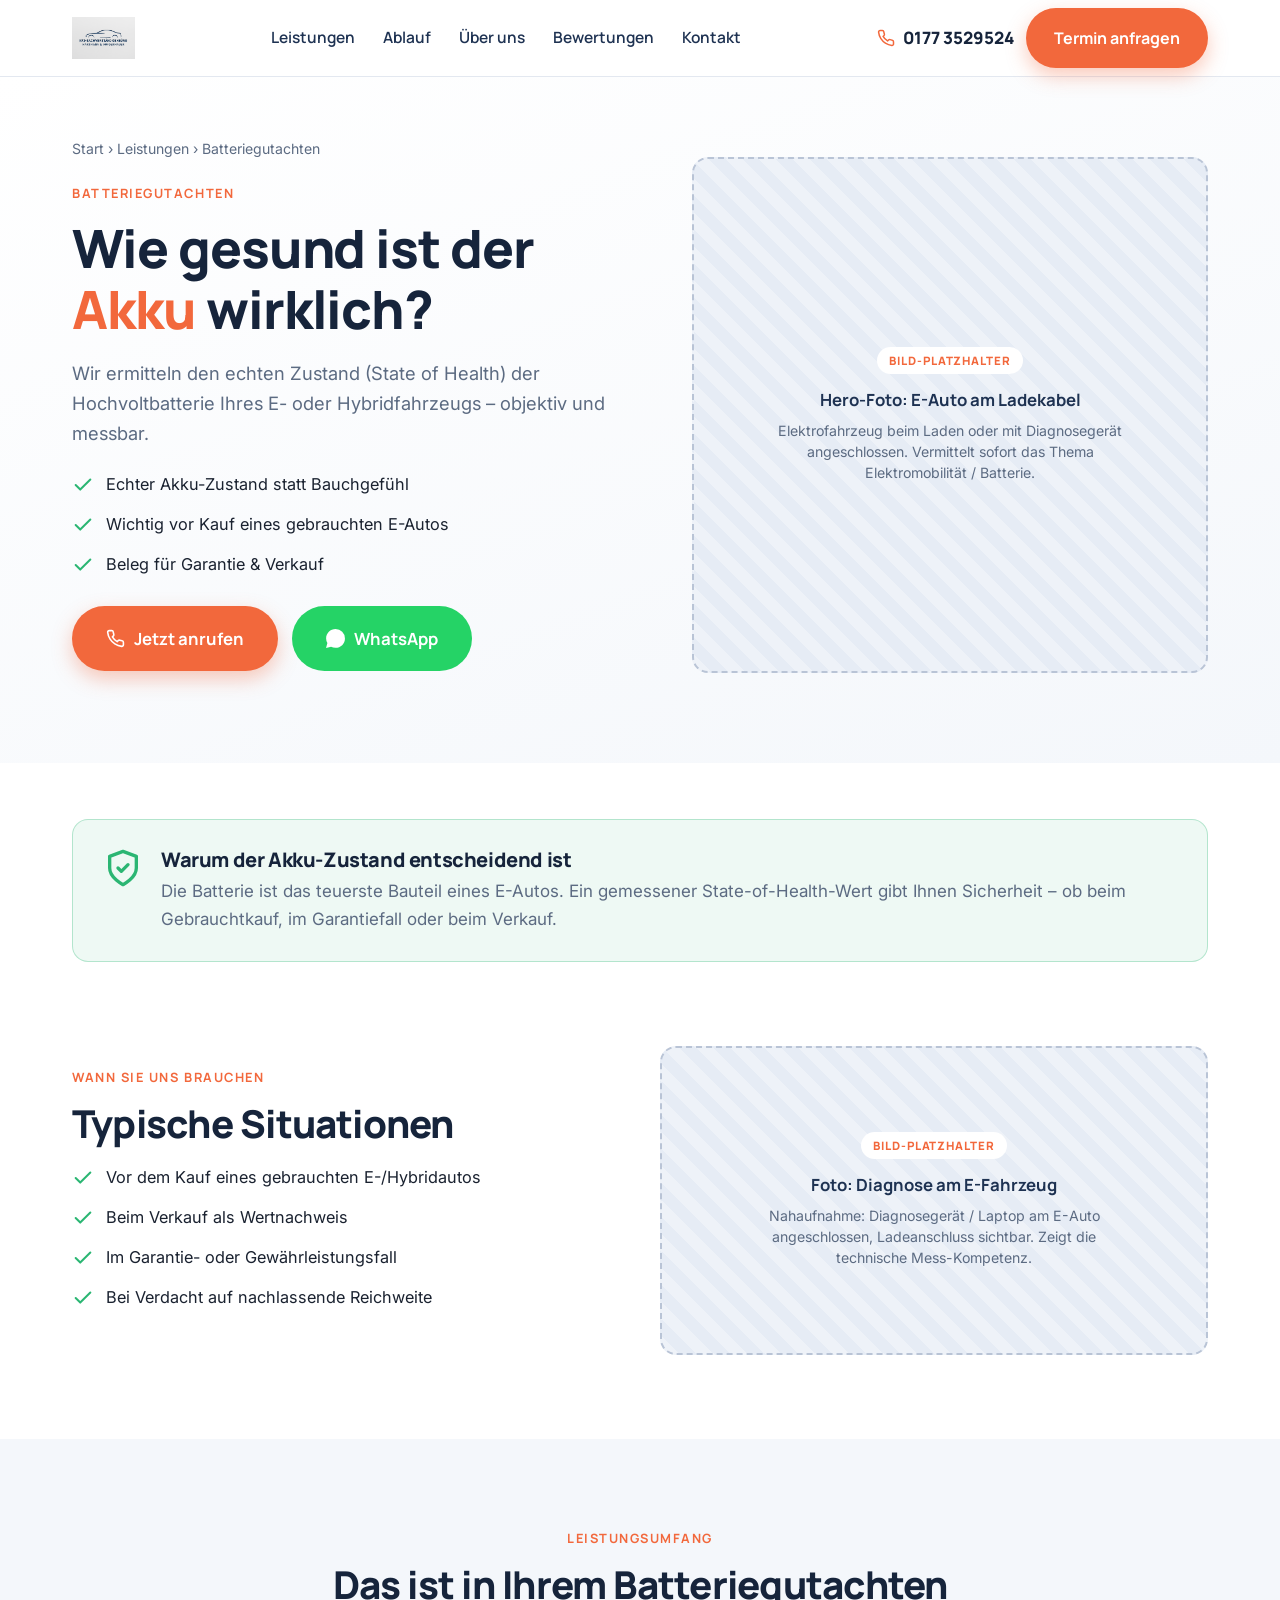
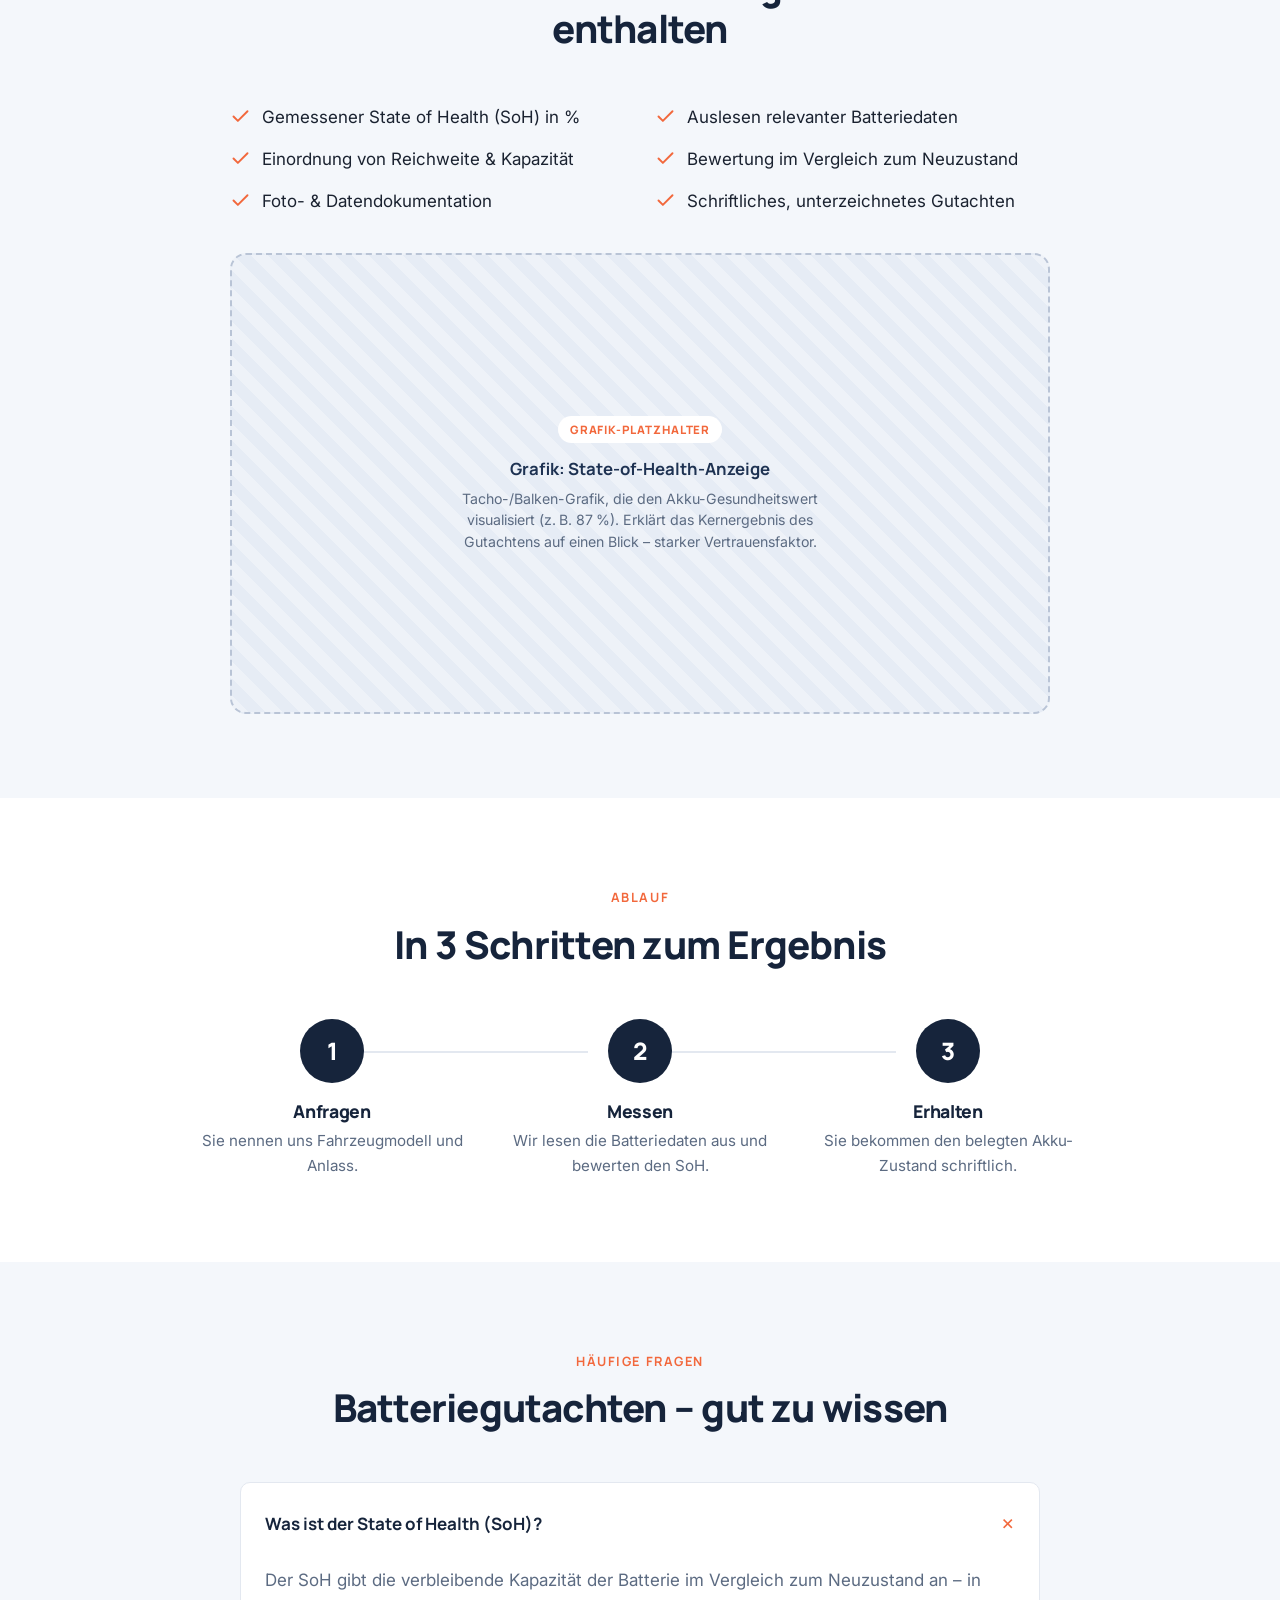
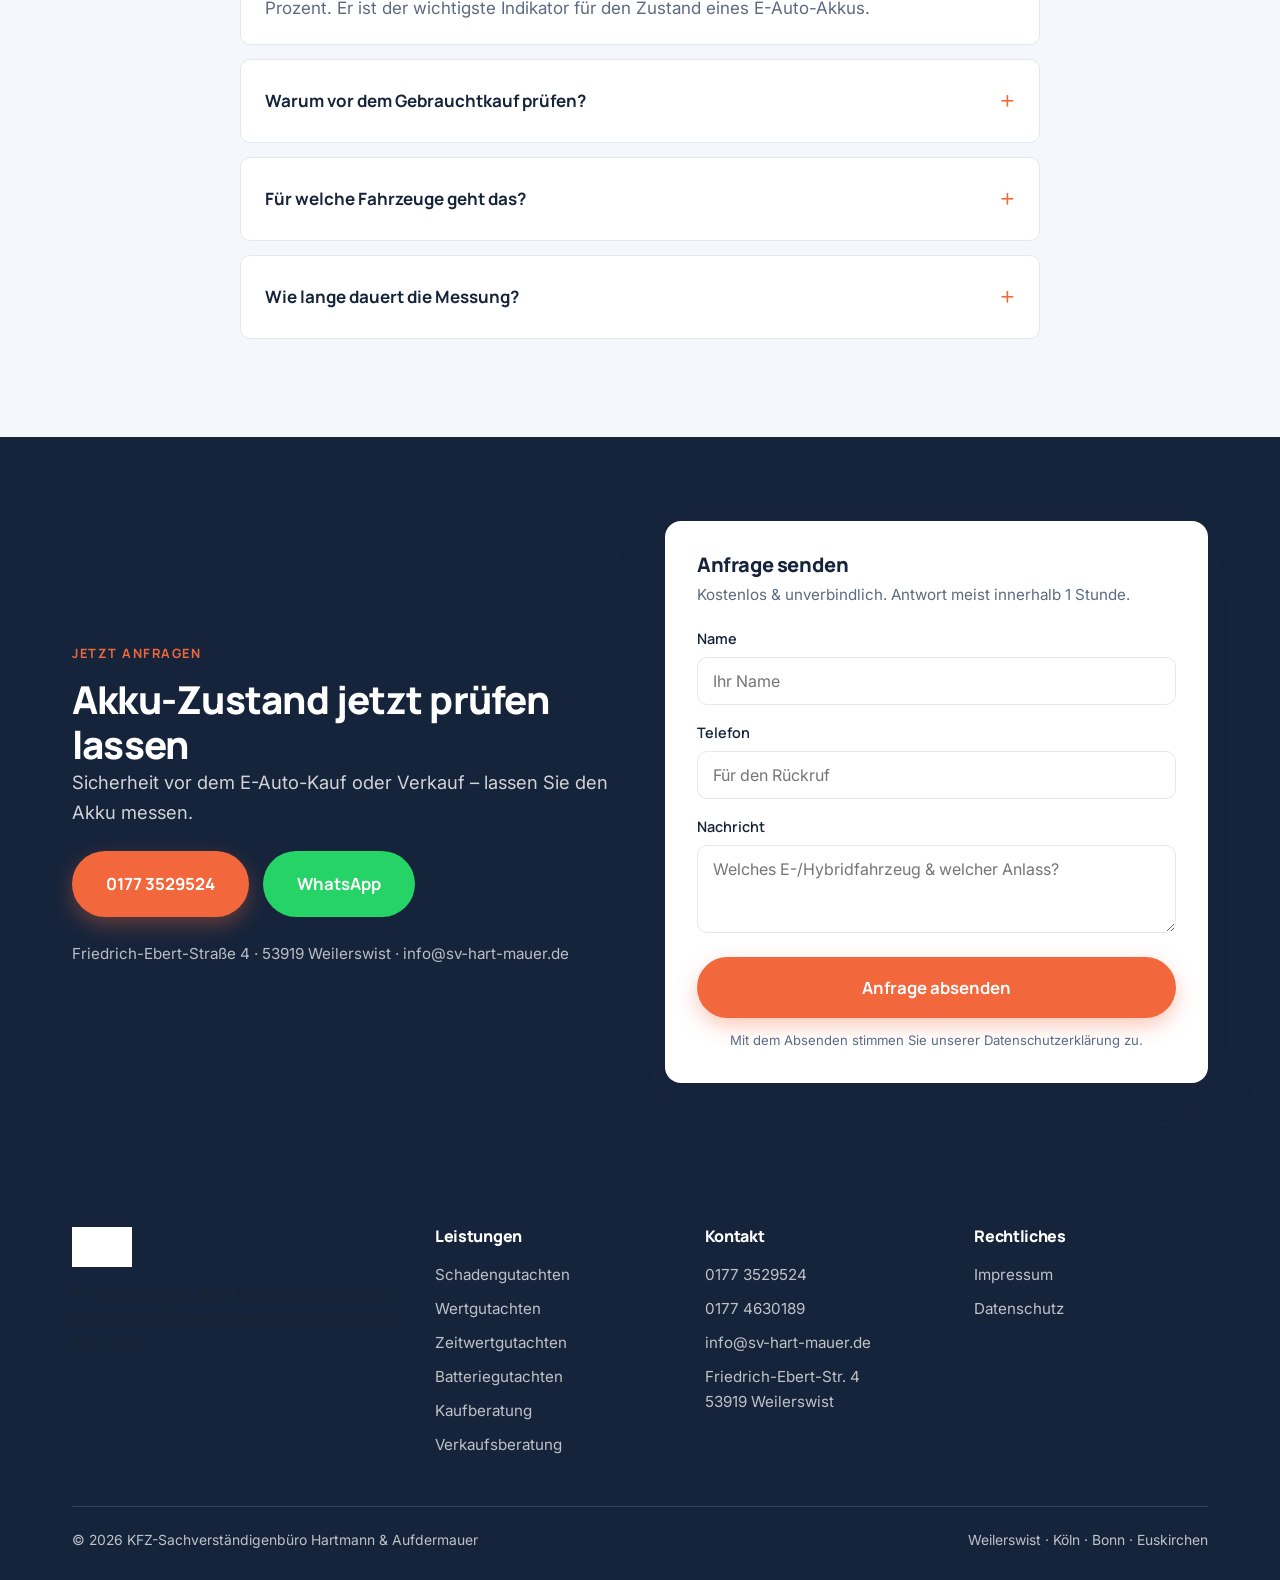
==== batteriegutachten.html @ 3e232c46 "Demo: Website-Prototyp KFZ-Sachverständigenbüro Hartmann & Aufdermauer Co-Authored-By: Claude Opus 4" ====
<!DOCTYPE html>
<html lang="de">
<head>
<meta charset="UTF-8">
<meta name="viewport" content="width=device-width, initial-scale=1">
<title>Batteriegutachten für E- & Hybridautos | Akku-Zustand prüfen – Hartmann & Aufdermauer</title>
<meta name="description" content="Batteriegutachten für E- und Hybridfahrzeuge in Weilerswist & Umgebung. Echten Akku-Zustand (State of Health) ermitteln – vor Kauf, Verkauf oder Garantie.">
<link rel="icon" href="images/logo-icon.png">
<link rel="preconnect" href="https://fonts.googleapis.com">
<link rel="preconnect" href="https://fonts.gstatic.com" crossorigin>
<link href="https://fonts.googleapis.com/css2?family=Inter:wght@400;500;600&family=Manrope:wght@600;700;800&display=swap" rel="stylesheet">
<link rel="stylesheet" href="css/style.css">
</head>
<body>

<header class="header">
  <div class="container header-inner">
    <a class="logo" href="index.html"><img src="images/logo-quer.png" alt="KFZ-Sachverstaendigenbuero Hartmann & Aufdermauer"></a>
    <input type="checkbox" id="navtoggle" class="nav-toggle">
    <nav class="nav">
      <a href="index.html#leistungen">Leistungen</a>
      <a href="index.html#ablauf">Ablauf</a>
      <a href="index.html#team">&Uuml;ber uns</a>
      <a href="index.html#bewertungen">Bewertungen</a>
      <a href="#kontakt">Kontakt</a>
    </nav>
    <div class="header-cta">
      <a class="header-phone" href="tel:+491773529524"><svg viewBox="0 0 24 24" fill="none" stroke="currentColor" stroke-width="2"><path d="M22 16.92v3a2 2 0 0 1-2.18 2 19.79 19.79 0 0 1-8.63-3.07 19.5 19.5 0 0 1-6-6 19.79 19.79 0 0 1-3.07-8.67A2 2 0 0 1 4.11 2h3a2 2 0 0 1 2 1.72c.13.96.36 1.9.7 2.81a2 2 0 0 1-.45 2.11L8.09 9.91a16 16 0 0 0 6 6l1.27-1.27a2 2 0 0 1 2.11-.45c.9.34 1.85.57 2.81.7A2 2 0 0 1 22 16.92z" stroke-linecap="round" stroke-linejoin="round"/></svg> 0177 3529524</a>
      <a class="btn btn-primary" href="#kontakt">Termin anfragen</a>
      <label for="navtoggle" class="nav-toggle-label"><span></span><span></span><span></span></label>
    </div>
  </div>
</header>

<section class="lp-hero">
  <div class="container lp-hero-grid">
    <div>
      <div class="breadcrumb"><a href="index.html">Start</a> &rsaquo; <a href="index.html#leistungen">Leistungen</a> &rsaquo; Batteriegutachten</div>
      <span class="eyebrow">Batteriegutachten</span>
      <h1>Wie gesund ist der <span>Akku</span> wirklich?</h1>
      <p class="lead">Wir ermitteln den echten Zustand (State of Health) der Hochvoltbatterie Ihres E- oder Hybridfahrzeugs – objektiv und messbar.</p>
      <ul class="lp-points">
        <li><svg viewBox="0 0 24 24" fill="none" stroke="currentColor" stroke-width="2.2"><path d="M20 6L9 17l-5-5" stroke-linecap="round" stroke-linejoin="round"/></svg> Echter Akku-Zustand statt Bauchgefühl</li>
        <li><svg viewBox="0 0 24 24" fill="none" stroke="currentColor" stroke-width="2.2"><path d="M20 6L9 17l-5-5" stroke-linecap="round" stroke-linejoin="round"/></svg> Wichtig vor Kauf eines gebrauchten E-Autos</li>
        <li><svg viewBox="0 0 24 24" fill="none" stroke="currentColor" stroke-width="2.2"><path d="M20 6L9 17l-5-5" stroke-linecap="round" stroke-linejoin="round"/></svg> Beleg für Garantie & Verkauf</li>
      </ul>
      <div class="hero-actions">
        <a class="btn btn-primary btn-lg" href="tel:+491773529524"><svg viewBox="0 0 24 24" fill="none" stroke="currentColor" stroke-width="2"><path d="M22 16.92v3a2 2 0 0 1-2.18 2 19.79 19.79 0 0 1-8.63-3.07 19.5 19.5 0 0 1-6-6 19.79 19.79 0 0 1-3.07-8.67A2 2 0 0 1 4.11 2h3a2 2 0 0 1 2 1.72c.13.96.36 1.9.7 2.81a2 2 0 0 1-.45 2.11L8.09 9.91a16 16 0 0 0 6 6l1.27-1.27a2 2 0 0 1 2.11-.45c.9.34 1.85.57 2.81.7A2 2 0 0 1 22 16.92z" stroke-linecap="round" stroke-linejoin="round"/></svg> Jetzt anrufen</a>
        <a class="btn btn-whatsapp btn-lg" href="https://wa.me/491773529524"><svg viewBox="0 0 24 24" fill="currentColor"><path d="M.057 24l1.687-6.163a11.867 11.867 0 0 1-1.587-5.946C.16 5.335 5.495 0 12.05 0a11.817 11.817 0 0 1 8.413 3.488 11.824 11.824 0 0 1 3.48 8.414c-.003 6.557-5.338 11.892-11.893 11.892a11.9 11.9 0 0 1-5.688-1.448L.057 24z"/></svg> WhatsApp</a>
      </div>
    </div>
    <div class="lp-hero-media"><div class="placeholder ratio-sq"><span class="ph-tag">Bild-Platzhalter</span><strong>Hero-Foto: E-Auto am Ladekabel</strong><small>Elektrofahrzeug beim Laden oder mit Diagnosegerät angeschlossen. Vermittelt sofort das Thema Elektromobilität / Batterie.</small></div></div>
  </div>
</section>

<section class="section" style="padding-top:56px;padding-bottom:0">
  <div class="container">
    <div class="cost-box">
      <svg viewBox="0 0 24 24" fill="none" stroke="currentColor" stroke-width="2"><path d="M12 22s8-4 8-10V5l-8-3-8 3v7c0 6 8 10 8 10z" stroke-linejoin="round"/><path d="M9 12l2 2 4-4" stroke-linecap="round" stroke-linejoin="round"/></svg>
      <div><h3>Warum der Akku-Zustand entscheidend ist</h3><p>Die Batterie ist das teuerste Bauteil eines E-Autos. Ein gemessener State-of-Health-Wert gibt Ihnen Sicherheit – ob beim Gebrauchtkauf, im Garantiefall oder beim Verkauf.</p></div>
    </div>
  </div>
</section>

<section class="section">
  <div class="container area-grid">
    <div>
      <span class="eyebrow">Wann Sie uns brauchen</span>
      <h2>Typische Situationen</h2>
      <ul class="lp-points" style="margin-top:18px">
        <li><svg viewBox="0 0 24 24" fill="none" stroke="currentColor" stroke-width="2.2"><path d="M20 6L9 17l-5-5" stroke-linecap="round" stroke-linejoin="round"/></svg> Vor dem Kauf eines gebrauchten E-/Hybridautos</li>
        <li><svg viewBox="0 0 24 24" fill="none" stroke="currentColor" stroke-width="2.2"><path d="M20 6L9 17l-5-5" stroke-linecap="round" stroke-linejoin="round"/></svg> Beim Verkauf als Wertnachweis</li>
        <li><svg viewBox="0 0 24 24" fill="none" stroke="currentColor" stroke-width="2.2"><path d="M20 6L9 17l-5-5" stroke-linecap="round" stroke-linejoin="round"/></svg> Im Garantie- oder Gewährleistungsfall</li>
        <li><svg viewBox="0 0 24 24" fill="none" stroke="currentColor" stroke-width="2.2"><path d="M20 6L9 17l-5-5" stroke-linecap="round" stroke-linejoin="round"/></svg> Bei Verdacht auf nachlassende Reichweite</li>
      </ul>
    </div>
    <div class="placeholder ratio-wide"><span class="ph-tag">Bild-Platzhalter</span><strong>Foto: Diagnose am E-Fahrzeug</strong><small>Nahaufnahme: Diagnosegerät / Laptop am E-Auto angeschlossen, Ladeanschluss sichtbar. Zeigt die technische Mess-Kompetenz.</small></div>
  </div>
</section>

<section class="section section-soft">
  <div class="container">
    <div class="section-head center">
      <span class="eyebrow">Leistungsumfang</span>
      <h2>Das ist in Ihrem Batteriegutachten enthalten</h2>
    </div>
    <ul class="included" style="max-width:820px;margin:0 auto">
      <li><svg viewBox="0 0 24 24" fill="none" stroke="currentColor" stroke-width="2.2"><path d="M20 6L9 17l-5-5" stroke-linecap="round" stroke-linejoin="round"/></svg> Gemessener State of Health (SoH) in %</li>
      <li><svg viewBox="0 0 24 24" fill="none" stroke="currentColor" stroke-width="2.2"><path d="M20 6L9 17l-5-5" stroke-linecap="round" stroke-linejoin="round"/></svg> Auslesen relevanter Batteriedaten</li>
      <li><svg viewBox="0 0 24 24" fill="none" stroke="currentColor" stroke-width="2.2"><path d="M20 6L9 17l-5-5" stroke-linecap="round" stroke-linejoin="round"/></svg> Einordnung von Reichweite & Kapazität</li>
      <li><svg viewBox="0 0 24 24" fill="none" stroke="currentColor" stroke-width="2.2"><path d="M20 6L9 17l-5-5" stroke-linecap="round" stroke-linejoin="round"/></svg> Bewertung im Vergleich zum Neuzustand</li>
      <li><svg viewBox="0 0 24 24" fill="none" stroke="currentColor" stroke-width="2.2"><path d="M20 6L9 17l-5-5" stroke-linecap="round" stroke-linejoin="round"/></svg> Foto- & Datendokumentation</li>
      <li><svg viewBox="0 0 24 24" fill="none" stroke="currentColor" stroke-width="2.2"><path d="M20 6L9 17l-5-5" stroke-linecap="round" stroke-linejoin="round"/></svg> Schriftliches, unterzeichnetes Gutachten</li>
    </ul>
    <div class="placeholder ratio-wide" style="max-width:820px;margin:38px auto 0">
      <span class="ph-tag">Grafik-Platzhalter</span>
      <strong>Grafik: State-of-Health-Anzeige</strong>
      <small>Tacho-/Balken-Grafik, die den Akku-Gesundheitswert visualisiert (z. B. 87 %). Erklärt das Kernergebnis des Gutachtens auf einen Blick – starker Vertrauensfaktor.</small>
    </div>
  </div>
</section>

<section class="section">
  <div class="container">
    <div class="section-head center"><span class="eyebrow">Ablauf</span><h2>In 3 Schritten zum Ergebnis</h2></div>
    <div class="steps" style="grid-template-columns:repeat(3,1fr);max-width:900px;margin:0 auto">
      <div class="step"><div class="step-num">1</div><h3>Anfragen</h3><p>Sie nennen uns Fahrzeugmodell und Anlass.</p></div>
      <div class="step"><div class="step-num">2</div><h3>Messen</h3><p>Wir lesen die Batteriedaten aus und bewerten den SoH.</p></div>
      <div class="step"><div class="step-num">3</div><h3>Erhalten</h3><p>Sie bekommen den belegten Akku-Zustand schriftlich.</p></div>
    </div>
  </div>
</section>

<section class="section section-soft">
  <div class="container">
    <div class="section-head center"><span class="eyebrow">H&auml;ufige Fragen</span><h2>Batteriegutachten – gut zu wissen</h2></div>
    <div class="faq">
      <details open><summary>Was ist der State of Health (SoH)?</summary><p>Der SoH gibt die verbleibende Kapazität der Batterie im Vergleich zum Neuzustand an – in Prozent. Er ist der wichtigste Indikator für den Zustand eines E-Auto-Akkus.</p></details>
      <details><summary>Warum vor dem Gebrauchtkauf prüfen?</summary><p>Weil die Batterie das teuerste Bauteil ist. Ein schwacher Akku kann tausende Euro kosten – ein Gutachten schützt Sie vor einem Fehlkauf.</p></details>
      <details><summary>Für welche Fahrzeuge geht das?</summary><p>Für gängige Elektro- und Hybridfahrzeuge. Nennen Sie uns Marke und Modell – wir prüfen die Möglichkeit.</p></details>
      <details><summary>Wie lange dauert die Messung?</summary><p>Die Begutachtung ist meist in kurzer Zeit erledigt; das schriftliche Gutachten folgt zeitnah.</p></details>
    </div>
  </div>
</section>

<section class="section cta-band" id="kontakt">
  <div class="container cta-grid">
    <div>
      <span class="eyebrow">Jetzt anfragen</span>
      <h2>Akku-Zustand jetzt prüfen lassen</h2>
      <p class="lead">Sicherheit vor dem E-Auto-Kauf oder Verkauf – lassen Sie den Akku messen.</p>
      <div class="hero-actions" style="margin-top:24px">
        <a class="btn btn-primary btn-lg" href="tel:+491773529524">0177 3529524</a>
        <a class="btn btn-whatsapp btn-lg" href="https://wa.me/491773529524">WhatsApp</a>
      </div>
      <p style="color:rgba(255,255,255,.7);margin-top:24px;font-size:.95rem">Friedrich-Ebert-Stra&szlig;e 4 &middot; 53919 Weilerswist &middot; info@sv-hart-mauer.de</p>
    </div>
    <div class="form-card">
      <h3>Anfrage senden</h3>
      <p class="sub">Kostenlos & unverbindlich. Antwort meist innerhalb 1 Stunde.</p>
      <form onsubmit="alert('Demo-Formular - im Live-Betrieb wird die Anfrage versendet.');return false;">
        <div class="field"><label>Name</label><input type="text" placeholder="Ihr Name" required></div>
        <div class="field"><label>Telefon</label><input type="tel" placeholder="F&uuml;r den R&uuml;ckruf" required></div>
        <div class="field"><label>Nachricht</label><textarea rows="3" placeholder="Welches E-/Hybridfahrzeug & welcher Anlass?"></textarea></div>
        <button class="btn btn-primary btn-block btn-lg" type="submit">Anfrage absenden</button>
        <p class="form-fineprint">Mit dem Absenden stimmen Sie unserer Datenschutzerkl&auml;rung zu.</p>
      </form>
    </div>
  </div>
</section>

<footer class="footer">
  <div class="container">
    <div class="footer-grid">
      <div>
        <img src="images/logo-quer.png" alt="Hartmann & Aufdermauer">
        <p style="font-size:.93rem">Ihr unabh&auml;ngiges KFZ-Sachverst&auml;ndigenb&uuml;ro in Weilerswist. Neutral, schnell und immer auf Ihrer Seite.</p>
      </div>
      <div>
        <h4>Leistungen</h4>
        <a href="schadengutachten.html">Schadengutachten</a>
        <a href="wertgutachten.html">Wertgutachten</a>
        <a href="zeitwertgutachten.html">Zeitwertgutachten</a>
        <a href="batteriegutachten.html">Batteriegutachten</a>
        <a href="kaufberatung.html">Kaufberatung</a>
        <a href="verkaufsberatung.html">Verkaufsberatung</a>
      </div>
      <div>
        <h4>Kontakt</h4>
        <a href="tel:+491773529524">0177 3529524</a>
        <a href="tel:+491774630189">0177 4630189</a>
        <a href="mailto:info@sv-hart-mauer.de">info@sv-hart-mauer.de</a>
        <a href="#">Friedrich-Ebert-Str. 4<br>53919 Weilerswist</a>
      </div>
      <div>
        <h4>Rechtliches</h4>
        <a href="#">Impressum</a>
        <a href="#">Datenschutz</a>
      </div>
    </div>
    <div class="footer-bottom">
      <span>&copy; 2026 KFZ-Sachverst&auml;ndigenb&uuml;ro Hartmann & Aufdermauer</span>
      <span>Weilerswist &middot; K&ouml;ln &middot; Bonn &middot; Euskirchen</span>
    </div>
  </div>
</footer>

<div class="mobile-bar">
  <a class="mb-call" href="tel:+491773529524"><svg viewBox="0 0 24 24" fill="none" stroke="currentColor" stroke-width="2"><path d="M22 16.92v3a2 2 0 0 1-2.18 2 19.79 19.79 0 0 1-8.63-3.07 19.5 19.5 0 0 1-6-6 19.79 19.79 0 0 1-3.07-8.67A2 2 0 0 1 4.11 2h3a2 2 0 0 1 2 1.72c.13.96.36 1.9.7 2.81a2 2 0 0 1-.45 2.11L8.09 9.91a16 16 0 0 0 6 6l1.27-1.27a2 2 0 0 1 2.11-.45c.9.34 1.85.57 2.81.7A2 2 0 0 1 22 16.92z" stroke-linecap="round" stroke-linejoin="round"/></svg> Anrufen</a>
  <a class="mb-wa" href="https://wa.me/491773529524"><svg viewBox="0 0 24 24" fill="currentColor"><path d="M.057 24l1.687-6.163a11.867 11.867 0 0 1-1.587-5.946C.16 5.335 5.495 0 12.05 0a11.817 11.817 0 0 1 8.413 3.488 11.824 11.824 0 0 1 3.48 8.414c-.003 6.557-5.338 11.892-11.893 11.892a11.9 11.9 0 0 1-5.688-1.448L.057 24z"/></svg> WhatsApp</a>
</div>

</body>
</html>
---- css/style.css ----
/* ============================================================
   KFZ-Sachverständigenbüro Hartmann & Aufdermauer
   Design-System / Prototyp
   ============================================================ */

:root {
  --navy:        #16243B;
  --navy-700:    #1E3252;
  --navy-600:    #2A436B;
  --accent:      #F2683C;
  --accent-600:  #db521f;
  --green:       #2BB673;
  --bg:          #FFFFFF;
  --bg-soft:     #F4F7FB;
  --bg-navy:     #16243B;
  --text:        #1A2230;
  --muted:       #5C6B82;
  --border:      #E3E8F0;
  --radius:      16px;
  --radius-sm:   10px;
  --shadow:      0 10px 30px rgba(22,36,59,.08);
  --shadow-lg:   0 20px 50px rgba(22,36,59,.16);
  --maxw:        1180px;
  --font-head:   'Manrope', system-ui, sans-serif;
  --font-body:   'Inter', system-ui, sans-serif;
}

* { margin: 0; padding: 0; box-sizing: border-box; }
html { scroll-behavior: smooth; }
body {
  font-family: var(--font-body);
  color: var(--text);
  background: var(--bg);
  font-size: 17px;
  line-height: 1.65;
  -webkit-font-smoothing: antialiased;
}
img { max-width: 100%; display: block; }
a { color: inherit; text-decoration: none; }

h1, h2, h3, h4 { font-family: var(--font-head); color: var(--navy); line-height: 1.15; font-weight: 800; letter-spacing: -.02em; }
h1 { font-size: clamp(2rem, 4.5vw, 3.3rem); }
h2 { font-size: clamp(1.6rem, 3.2vw, 2.4rem); }
h3 { font-size: 1.25rem; }
p  { color: var(--text); }
.muted { color: var(--muted); }

.container { max-width: var(--maxw); margin: 0 auto; padding: 0 22px; }
.section { padding: 84px 0; }
.section-soft { background: var(--bg-soft); }
.center { text-align: center; }
.eyebrow {
  display: inline-block; font-family: var(--font-head); font-weight: 700;
  text-transform: uppercase; letter-spacing: .12em; font-size: .8rem;
  color: var(--accent); margin-bottom: 14px;
}
.lead { font-size: 1.15rem; color: var(--muted); max-width: 620px; }
.center .lead { margin-left: auto; margin-right: auto; }
.section-head { max-width: 720px; margin: 0 auto 52px; }

/* ---------- Buttons ---------- */
.btn {
  display: inline-flex; align-items: center; gap: 9px;
  font-family: var(--font-head); font-weight: 700; font-size: 1rem;
  padding: 15px 26px; border-radius: 999px; cursor: pointer;
  border: 2px solid transparent; transition: .18s ease; white-space: nowrap;
}
.btn svg { width: 19px; height: 19px; }
.btn-primary { background: var(--accent); color: #fff; box-shadow: 0 8px 20px rgba(242,104,60,.35); }
.btn-primary:hover { background: var(--accent-600); transform: translateY(-2px); }
.btn-whatsapp { background: #25D366; color: #fff; }
.btn-whatsapp:hover { background: #1da851; transform: translateY(-2px); }
.btn-ghost { background: transparent; color: var(--navy); border-color: var(--border); }
.btn-ghost:hover { border-color: var(--navy); }
.btn-light { background: #fff; color: var(--navy); }
.btn-light:hover { transform: translateY(-2px); }
.btn-lg { padding: 17px 32px; font-size: 1.05rem; }
.btn-block { width: 100%; justify-content: center; }

/* ---------- Header ---------- */
.header {
  position: sticky; top: 0; z-index: 100; background: rgba(255,255,255,.92);
  backdrop-filter: saturate(150%) blur(10px); border-bottom: 1px solid var(--border);
}
.header-inner { display: flex; align-items: center; justify-content: space-between; height: 76px; }
.logo img { height: 42px; width: auto; }
.nav { display: flex; align-items: center; gap: 28px; }
.nav a { font-family: var(--font-head); font-weight: 600; font-size: .97rem; color: var(--navy-700); }
.nav a:hover { color: var(--accent); }
.header-cta { display: flex; align-items: center; gap: 12px; }
.header-phone { font-family: var(--font-head); font-weight: 800; color: var(--navy); display: inline-flex; align-items: center; gap: 8px; }
.header-phone svg { width: 18px; height: 18px; color: var(--accent); }
.nav-toggle, .nav-toggle-label { display: none; }

/* ---------- Hero ---------- */
.hero { background: linear-gradient(160deg, #fff 0%, var(--bg-soft) 100%); padding: 70px 0 80px; }
.hero-grid { display: grid; grid-template-columns: 1.1fr .9fr; gap: 56px; align-items: center; }
.hero h1 { margin-bottom: 20px; }
.hero h1 span { color: var(--accent); }
.hero p.lead { margin-bottom: 28px; }
.hero-actions { display: flex; flex-wrap: wrap; gap: 14px; margin-bottom: 22px; }
.hero-reassure { display: flex; align-items: flex-start; gap: 10px; background: rgba(43,182,115,.1); border: 1px solid rgba(43,182,115,.3); padding: 14px 18px; border-radius: var(--radius-sm); max-width: 540px; }
.hero-reassure svg { width: 22px; height: 22px; color: var(--green); flex: none; margin-top: 2px; }
.hero-reassure strong { color: var(--navy); }
.hero-media { position: relative; }
.hero-media img { border-radius: var(--radius); box-shadow: var(--shadow-lg); width: 100%; object-fit: cover; }
.hero-badge {
  position: absolute; bottom: -22px; left: -22px; background: #fff; border-radius: var(--radius);
  box-shadow: var(--shadow); padding: 16px 20px; display: flex; align-items: center; gap: 12px;
}
.hero-badge .stars { color: #FFB400; font-size: 1.1rem; letter-spacing: 2px; }
.hero-badge b { font-family: var(--font-head); color: var(--navy); }
.hero-badge small { color: var(--muted); }

/* ---------- Trust bar ---------- */
.trustbar { background: var(--bg-navy); color: #fff; }
.trustbar .container { display: flex; flex-wrap: wrap; justify-content: space-between; gap: 18px; padding-top: 26px; padding-bottom: 26px; }
.trust-item { display: flex; align-items: center; gap: 11px; font-family: var(--font-head); font-weight: 600; font-size: .98rem; }
.trust-item svg { width: 24px; height: 24px; color: var(--accent); flex: none; }

/* ---------- Service cards ---------- */
.grid { display: grid; gap: 26px; }
.grid-3 { grid-template-columns: repeat(3, 1fr); }
.grid-2 { grid-template-columns: repeat(2, 1fr); }
.service-card {
  background: #fff; border: 1px solid var(--border); border-radius: var(--radius);
  padding: 30px 28px; transition: .2s ease; display: flex; flex-direction: column;
}
.service-card:hover { transform: translateY(-5px); box-shadow: var(--shadow-lg); border-color: transparent; }
.service-ico { width: 56px; height: 56px; border-radius: 14px; background: rgba(242,104,60,.12); display: grid; place-items: center; margin-bottom: 18px; }
.service-ico svg { width: 30px; height: 30px; color: var(--accent); }
.service-card h3 { margin-bottom: 9px; }
.service-card p { color: var(--muted); font-size: .98rem; margin-bottom: 18px; flex: 1; }
.service-link { font-family: var(--font-head); font-weight: 700; color: var(--accent); display: inline-flex; align-items: center; gap: 6px; }
.service-card:hover .service-link { gap: 11px; }

/* ---------- Steps ---------- */
.steps { display: grid; grid-template-columns: repeat(4, 1fr); gap: 24px; counter-reset: step; }
.step { position: relative; text-align: center; padding: 0 8px; }
.step-num { width: 64px; height: 64px; margin: 0 auto 18px; border-radius: 50%; background: var(--navy); color: #fff; font-family: var(--font-head); font-weight: 800; font-size: 1.5rem; display: grid; place-items: center; position: relative; z-index: 2; }
.step:not(:last-child)::after { content: ""; position: absolute; top: 32px; left: 60%; width: 80%; height: 2px; background: var(--border); z-index: 1; }
.step h3 { font-size: 1.1rem; margin-bottom: 7px; }
.step p { color: var(--muted); font-size: .95rem; }

/* ---------- USP ---------- */
.usp-grid { display: grid; grid-template-columns: repeat(3,1fr); gap: 26px; }
.usp { background: #fff; border-radius: var(--radius); padding: 30px; border: 1px solid var(--border); }
.usp svg { width: 40px; height: 40px; color: var(--accent); margin-bottom: 16px; }
.usp h3 { margin-bottom: 8px; }
.usp p { color: var(--muted); font-size: .97rem; }

/* ---------- Testimonials ---------- */
.testi-grid { display: grid; grid-template-columns: repeat(3,1fr); gap: 26px; }
.testi { background: #fff; border-radius: var(--radius); padding: 28px; box-shadow: var(--shadow); }
.testi .stars { color: #FFB400; letter-spacing: 2px; margin-bottom: 12px; }
.testi p { font-style: italic; color: var(--text); margin-bottom: 18px; }
.testi .who { display: flex; align-items: center; gap: 12px; }
.testi .avatar { width: 44px; height: 44px; border-radius: 50%; background: var(--navy); color: #fff; display: grid; place-items: center; font-family: var(--font-head); font-weight: 800; }
.testi .who b { font-family: var(--font-head); color: var(--navy); display: block; font-size: .95rem; }
.testi .who small { color: var(--muted); }

/* ---------- Team ---------- */
.team-grid { display: grid; grid-template-columns: repeat(2,1fr); gap: 30px; max-width: 760px; margin: 0 auto; }
.team-card { background: #fff; border: 1px solid var(--border); border-radius: var(--radius); overflow: hidden; text-align: center; }
.team-card img { width: 100%; aspect-ratio: 1/1; object-fit: cover; }
.team-card .body { padding: 22px; }
.team-card h3 { margin-bottom: 4px; }
.team-card .role { color: var(--accent); font-family: var(--font-head); font-weight: 700; font-size: .9rem; text-transform: uppercase; letter-spacing: .06em; margin-bottom: 12px; }
.team-card .contact { font-size: .92rem; color: var(--muted); }

/* ---------- Area / map ---------- */
.area-grid { display: grid; grid-template-columns: 1fr 1fr; gap: 40px; align-items: center; }
.area-tags { display: flex; flex-wrap: wrap; gap: 10px; margin-top: 20px; }
.area-tags span { background: #fff; border: 1px solid var(--border); border-radius: 999px; padding: 8px 16px; font-size: .92rem; font-family: var(--font-head); font-weight: 600; color: var(--navy-700); }
.map-embed { border-radius: var(--radius); overflow: hidden; box-shadow: var(--shadow); border: 0; width: 100%; height: 360px; }

/* ---------- CTA / Form ---------- */
.cta-band { background: var(--bg-navy); color: #fff; border-radius: 0; }
.cta-grid { display: grid; grid-template-columns: 1fr 1fr; gap: 50px; align-items: center; }
.cta-band h2 { color: #fff; }
.cta-band .lead { color: rgba(255,255,255,.8); }
.form-card { background: #fff; border-radius: var(--radius); padding: 32px; box-shadow: var(--shadow-lg); }
.form-card h3 { margin-bottom: 6px; }
.form-card p.sub { color: var(--muted); font-size: .95rem; margin-bottom: 20px; }
.field { margin-bottom: 16px; }
.field label { display: block; font-family: var(--font-head); font-weight: 600; font-size: .9rem; color: var(--navy); margin-bottom: 6px; }
.field input, .field select, .field textarea {
  width: 100%; padding: 13px 15px; border: 1px solid var(--border); border-radius: var(--radius-sm);
  font-family: var(--font-body); font-size: 1rem; background: #fff; color: var(--text);
}
.field input:focus, .field select:focus, .field textarea:focus { outline: none; border-color: var(--accent); box-shadow: 0 0 0 3px rgba(242,104,60,.15); }
.field-file { border: 1.5px dashed var(--border); border-radius: var(--radius-sm); padding: 16px; text-align: center; color: var(--muted); font-size: .92rem; }
.form-fineprint { font-size: .82rem; color: var(--muted); margin-top: 12px; text-align: center; }

/* ---------- Placeholder (für noch fehlende Bilder/Grafiken) ---------- */
.placeholder {
  border: 2px dashed #B9C4D6; border-radius: var(--radius); background:
    repeating-linear-gradient(45deg, #eef2f8, #eef2f8 12px, #e6ecf5 12px, #e6ecf5 24px);
  display: flex; flex-direction: column; align-items: center; justify-content: center;
  text-align: center; padding: 28px; color: var(--navy-700); min-height: 220px;
}
.placeholder .ph-tag { font-family: var(--font-head); font-weight: 800; text-transform: uppercase; letter-spacing: .08em; font-size: .72rem; color: var(--accent); background: #fff; padding: 4px 12px; border-radius: 999px; margin-bottom: 12px; }
.placeholder strong { font-family: var(--font-head); font-size: 1.05rem; display: block; margin-bottom: 6px; }
.placeholder small { color: var(--muted); max-width: 360px; line-height: 1.5; }
.placeholder.ratio-wide { aspect-ratio: 16/9; }
.placeholder.ratio-sq { aspect-ratio: 1/1; }

/* ---------- Footer ---------- */
.footer { background: var(--navy); color: rgba(255,255,255,.72); padding: 60px 0 28px; }
.footer-grid { display: grid; grid-template-columns: 1.4fr 1fr 1fr 1fr; gap: 36px; margin-bottom: 40px; }
.footer img { height: 40px; margin-bottom: 16px; filter: brightness(0) invert(1); }
.footer h4 { color: #fff; font-size: 1rem; margin-bottom: 16px; }
.footer a { display: block; color: rgba(255,255,255,.72); margin-bottom: 9px; font-size: .95rem; }
.footer a:hover { color: var(--accent); }
.footer-bottom { border-top: 1px solid rgba(255,255,255,.14); padding-top: 22px; display: flex; justify-content: space-between; flex-wrap: wrap; gap: 10px; font-size: .87rem; }

/* ---------- Mobile sticky call bar ---------- */
.mobile-bar { display: none; }

/* ============================================================
   LANDINGPAGE-spezifisch
   ============================================================ */
.lp-hero { background: linear-gradient(160deg,#fff 0%, var(--bg-soft) 100%); padding: 60px 0 70px; }
.lp-hero-grid { display: grid; grid-template-columns: 1.05fr .95fr; gap: 50px; align-items: center; }
.breadcrumb { font-size: .88rem; color: var(--muted); margin-bottom: 18px; }
.breadcrumb a:hover { color: var(--accent); }
.lp-hero h1 { margin-bottom: 18px; }
.lp-hero h1 span { color: var(--accent); }
.lp-points { list-style: none; margin: 22px 0 28px; }
.lp-points li { display: flex; gap: 12px; align-items: flex-start; margin-bottom: 13px; font-size: 1.02rem; }
.lp-points svg { width: 22px; height: 22px; color: var(--green); flex: none; margin-top: 3px; }
.lp-hero-media img { border-radius: var(--radius); box-shadow: var(--shadow-lg); width: 100%; }

.cost-box { background: rgba(43,182,115,.08); border: 1px solid rgba(43,182,115,.3); border-radius: var(--radius); padding: 28px 30px; display: flex; gap: 18px; align-items: flex-start; }
.cost-box svg { width: 40px; height: 40px; color: var(--green); flex: none; }
.cost-box h3 { margin-bottom: 6px; }
.cost-box p { color: var(--muted); margin: 0; }

.included { display: grid; grid-template-columns: 1fr 1fr; gap: 14px 30px; }
.included li { list-style: none; display: flex; gap: 11px; align-items: flex-start; }
.included svg { width: 21px; height: 21px; color: var(--accent); flex: none; margin-top: 3px; }

/* FAQ (CSS-only accordion) */
.faq { max-width: 800px; margin: 0 auto; }
.faq details { background: #fff; border: 1px solid var(--border); border-radius: var(--radius-sm); margin-bottom: 14px; padding: 0 24px; }
.faq summary { cursor: pointer; list-style: none; font-family: var(--font-head); font-weight: 700; color: var(--navy); padding: 20px 0; display: flex; justify-content: space-between; align-items: center; gap: 16px; }
.faq summary::-webkit-details-marker { display: none; }
.faq summary::after { content: "+"; font-size: 1.6rem; color: var(--accent); font-weight: 400; transition: .2s; }
.faq details[open] summary::after { transform: rotate(45deg); }
.faq details p { color: var(--muted); padding-bottom: 22px; margin: 0; }

/* ---------- Responsive ---------- */
@media (max-width: 980px) {
  .hero-grid, .lp-hero-grid, .cta-grid, .area-grid { grid-template-columns: 1fr; gap: 36px; }
  .hero-media { order: -1; }
  .grid-3, .usp-grid, .testi-grid { grid-template-columns: 1fr 1fr; }
  .steps { grid-template-columns: 1fr 1fr; gap: 34px; }
  .step::after { display: none; }
  .footer-grid { grid-template-columns: 1fr 1fr; }
}
@media (max-width: 760px) {
  .section { padding: 60px 0; }
  .nav, .header-phone { display: none; }
  .nav-toggle-label { display: inline-flex; flex-direction: column; gap: 5px; cursor: pointer; padding: 8px; }
  .nav-toggle-label span { width: 26px; height: 2.5px; background: var(--navy); border-radius: 2px; }
  .nav-toggle:checked ~ .nav {
    display: flex; position: absolute; top: 76px; left: 0; right: 0; flex-direction: column;
    background: #fff; padding: 22px; gap: 16px; border-bottom: 1px solid var(--border); box-shadow: var(--shadow);
  }
  .grid-3, .grid-2, .usp-grid, .testi-grid, .included, .team-grid { grid-template-columns: 1fr; }
  .steps { grid-template-columns: 1fr; }
  body { padding-bottom: 72px; } /* Platz für mobile bar */
  .mobile-bar {
    display: grid; grid-template-columns: 1fr 1fr; position: fixed; bottom: 0; left: 0; right: 0;
    z-index: 200; box-shadow: 0 -4px 20px rgba(0,0,0,.12);
  }
  .mobile-bar a { padding: 16px; text-align: center; font-family: var(--font-head); font-weight: 700; color: #fff; display: flex; align-items: center; justify-content: center; gap: 8px; }
  .mobile-bar svg { width: 19px; height: 19px; }
  .mobile-bar .mb-call { background: var(--accent); }
  .mobile-bar .mb-wa { background: #25D366; }
  .hero-badge { left: 50%; transform: translateX(-50%); bottom: -26px; }
}
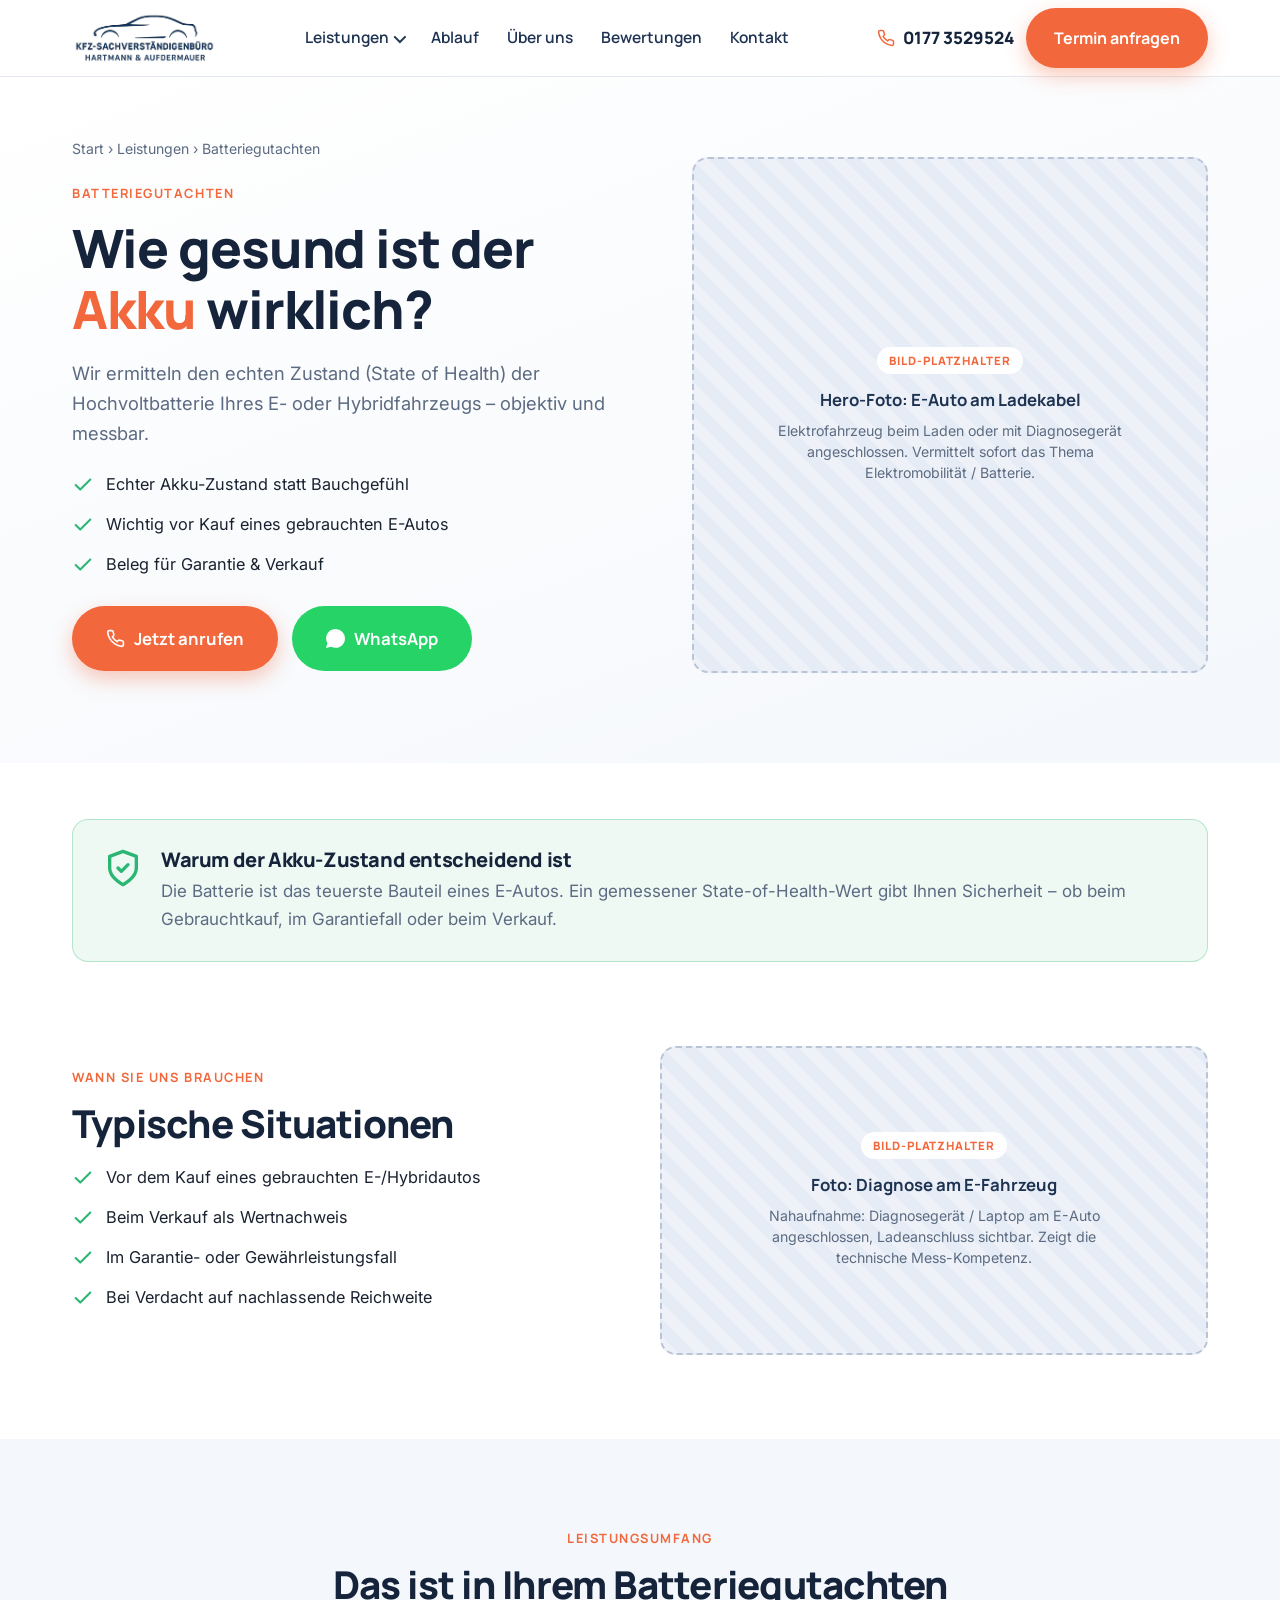
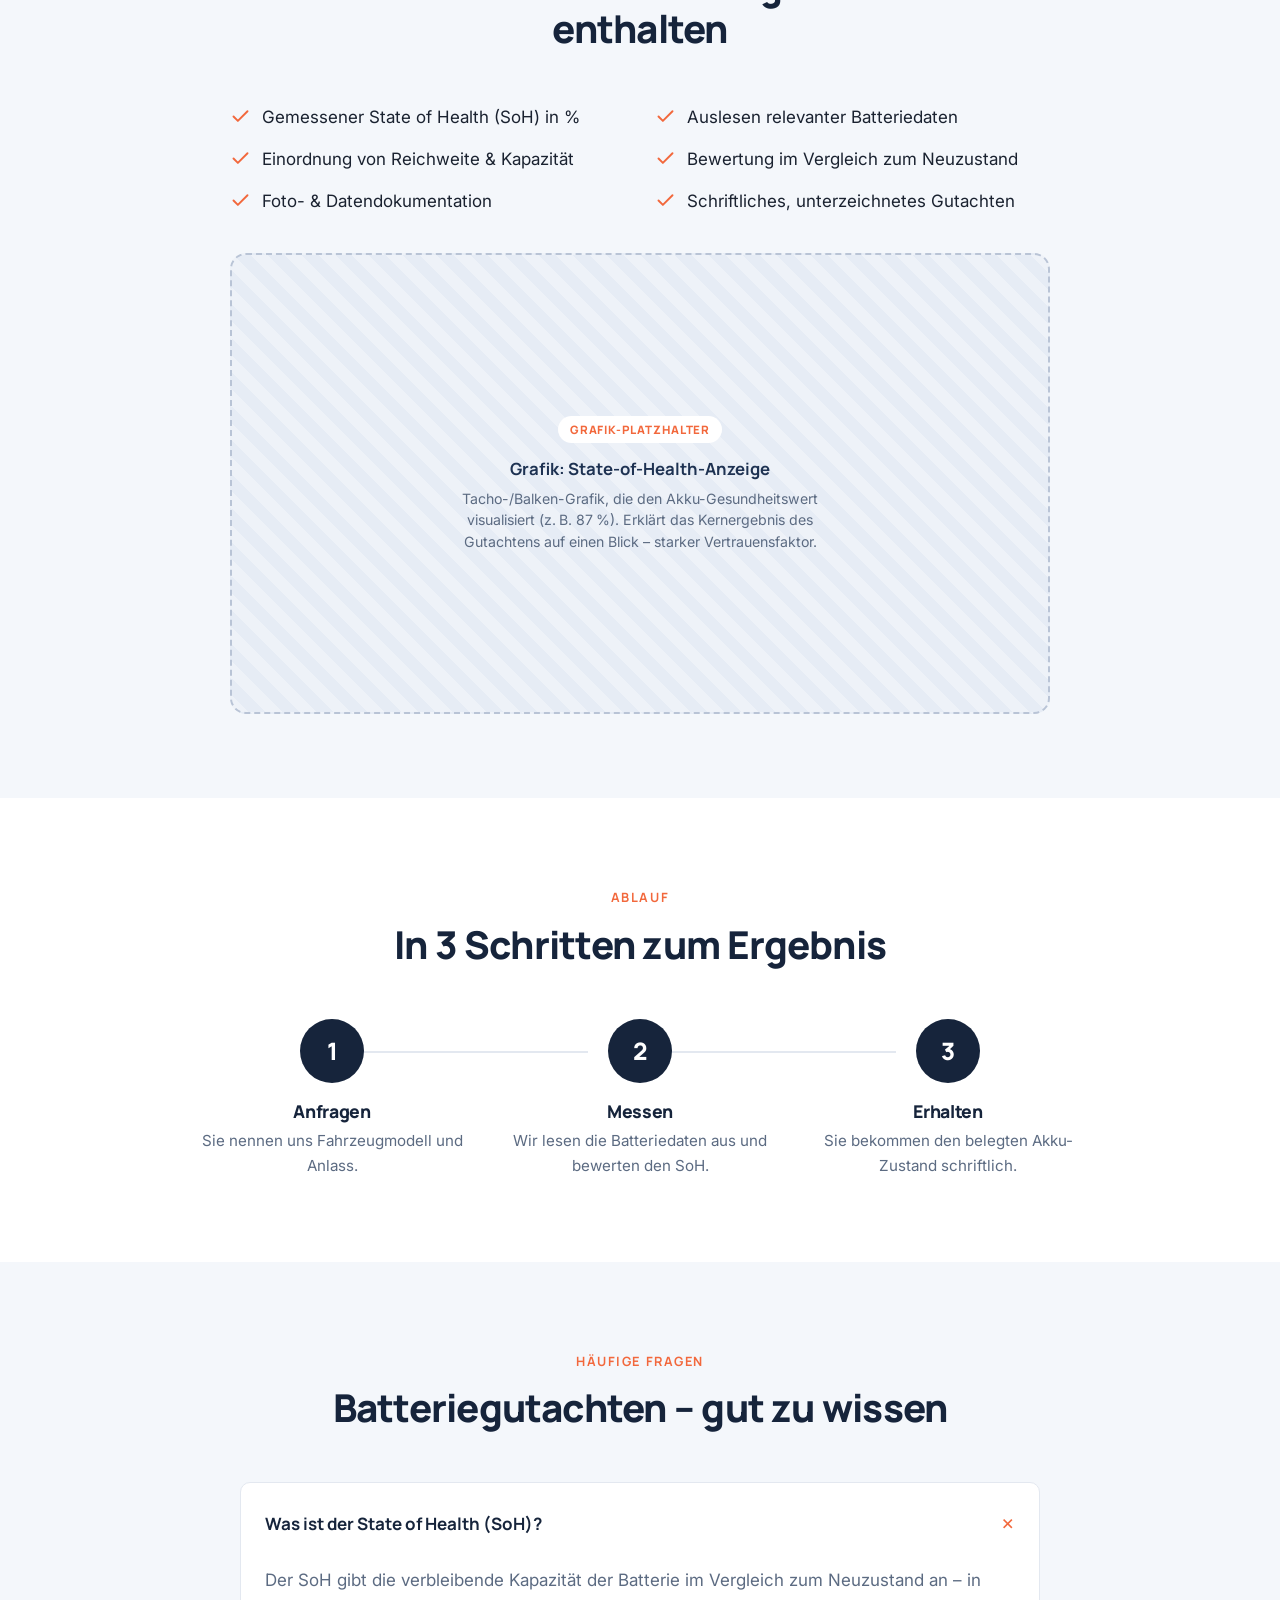
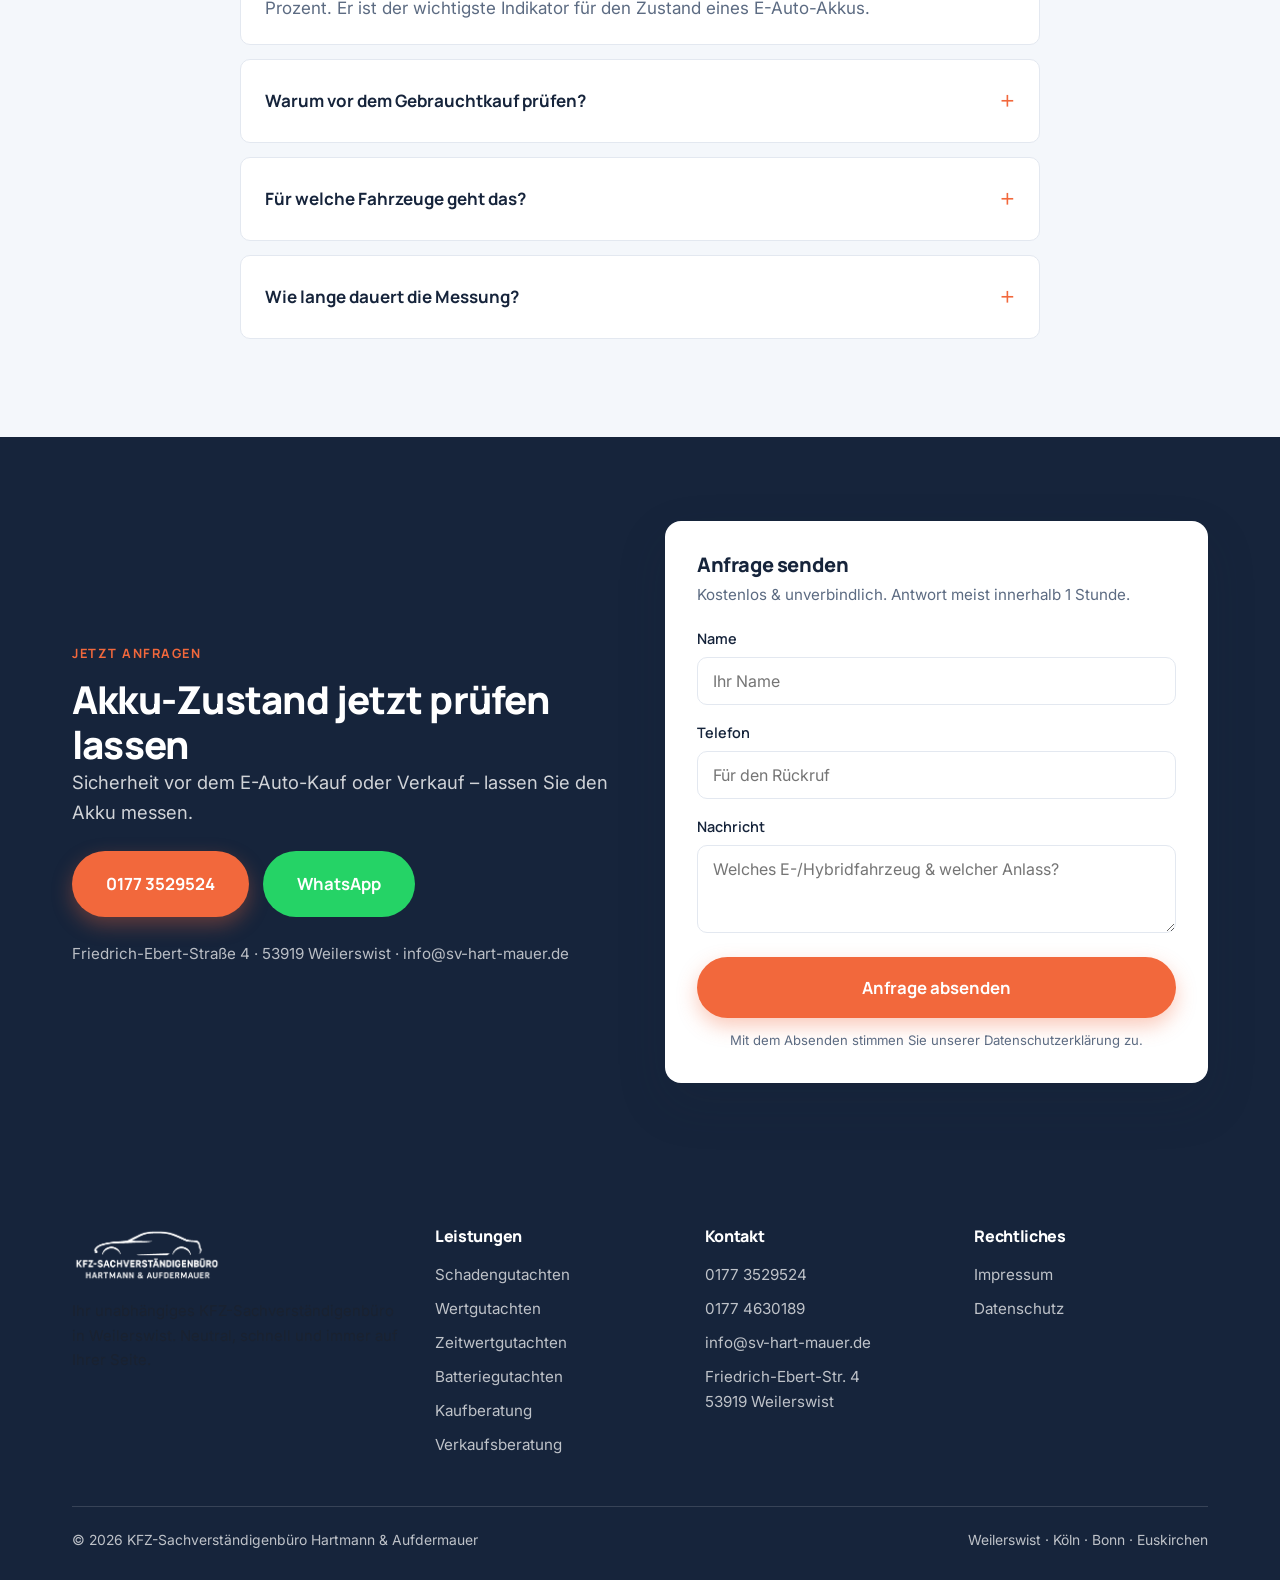
==== commit 3612c9cf: "Porträts korrekt zugeordnet, Service-Seiten als Dropdown im Menü, Logo größer Co-Authored-By: Claude" ====
--- a/batteriegutachten.html
+++ b/batteriegutachten.html
@@ -18,7 +18,17 @@
     <a class="logo" href="index.html"><img src="images/logo-quer.png" alt="KFZ-Sachverstaendigenbuero Hartmann & Aufdermauer"></a>
     <input type="checkbox" id="navtoggle" class="nav-toggle">
     <nav class="nav">
-      <a href="index.html#leistungen">Leistungen</a>
+      <div class="nav-item has-dropdown">
+        <a href="index.html#leistungen" class="nav-trigger">Leistungen</a>
+        <div class="dropdown">
+          <a href="schadengutachten.html">Schadengutachten</a>
+          <a href="wertgutachten.html">Wertgutachten</a>
+          <a href="zeitwertgutachten.html">Zeitwertgutachten</a>
+          <a href="batteriegutachten.html">Batteriegutachten</a>
+          <a href="kaufberatung.html">Kaufberatung</a>
+          <a href="verkaufsberatung.html">Verkaufsberatung</a>
+        </div>
+      </div>
       <a href="index.html#ablauf">Ablauf</a>
       <a href="index.html#team">&Uuml;ber uns</a>
       <a href="index.html#bewertungen">Bewertungen</a>
--- a/css/style.css
+++ b/css/style.css
@@ -83,10 +83,29 @@
   backdrop-filter: saturate(150%) blur(10px); border-bottom: 1px solid var(--border);
 }
 .header-inner { display: flex; align-items: center; justify-content: space-between; height: 76px; }
-.logo img { height: 42px; width: auto; }
+.logo img { height: 54px; width: auto; }
 .nav { display: flex; align-items: center; gap: 28px; }
-.nav a { font-family: var(--font-head); font-weight: 600; font-size: .97rem; color: var(--navy-700); }
-.nav a:hover { color: var(--accent); }
+.nav > a, .nav-trigger { font-family: var(--font-head); font-weight: 600; font-size: .97rem; color: var(--navy-700); }
+.nav > a:hover, .nav-trigger:hover { color: var(--accent); }
+
+/* Leistungen-Dropdown */
+.nav-item { position: relative; display: flex; align-items: center; }
+.nav-item.has-dropdown > .nav-trigger { display: inline-flex; align-items: center; gap: 5px; }
+.nav-item.has-dropdown > .nav-trigger::after {
+  content: ""; width: 7px; height: 7px; border-right: 2px solid currentColor; border-bottom: 2px solid currentColor;
+  transform: rotate(45deg) translateY(-2px); transition: .2s;
+}
+.nav-item.has-dropdown:hover > .nav-trigger::after { transform: rotate(-135deg) translateY(0); }
+.dropdown {
+  position: absolute; top: 100%; left: 50%; transform: translateX(-50%) translateY(8px);
+  background: #fff; border: 1px solid var(--border); border-radius: var(--radius-sm);
+  box-shadow: var(--shadow-lg); padding: 8px; min-width: 240px;
+  opacity: 0; visibility: hidden; transition: .18s ease; z-index: 130;
+}
+.nav-item.has-dropdown::before { content: ""; position: absolute; top: 100%; left: 0; right: 0; height: 22px; } /* Hover-Brücke */
+.nav-item.has-dropdown:hover .dropdown { opacity: 1; visibility: visible; transform: translateX(-50%) translateY(0); }
+.dropdown a { display: block; padding: 10px 14px; border-radius: 8px; font-family: var(--font-head); font-weight: 600; font-size: .95rem; color: var(--navy-700); white-space: nowrap; }
+.dropdown a:hover { background: var(--bg-soft); color: var(--accent); }
 .header-cta { display: flex; align-items: center; gap: 12px; }
 .header-phone { font-family: var(--font-head); font-weight: 800; color: var(--navy); display: inline-flex; align-items: center; gap: 8px; }
 .header-phone svg { width: 18px; height: 18px; color: var(--accent); }
@@ -114,9 +133,9 @@
 
 /* ---------- Trust bar ---------- */
 .trustbar { background: var(--bg-navy); color: #fff; }
-.trustbar .container { display: flex; flex-wrap: wrap; justify-content: space-between; gap: 18px; padding-top: 26px; padding-bottom: 26px; }
-.trust-item { display: flex; align-items: center; gap: 11px; font-family: var(--font-head); font-weight: 600; font-size: .98rem; }
-.trust-item svg { width: 24px; height: 24px; color: var(--accent); flex: none; }
+.trustbar .container { display: flex; flex-wrap: nowrap; justify-content: space-between; gap: 22px; padding-top: 24px; padding-bottom: 24px; max-width: 1320px; }
+.trust-item { display: flex; align-items: center; gap: 10px; font-family: var(--font-head); font-weight: 600; font-size: .9rem; white-space: nowrap; }
+.trust-item svg { width: 22px; height: 22px; color: var(--accent); flex: none; }
 
 /* ---------- Service cards ---------- */
 .grid { display: grid; gap: 26px; }
@@ -208,7 +227,7 @@
 /* ---------- Footer ---------- */
 .footer { background: var(--navy); color: rgba(255,255,255,.72); padding: 60px 0 28px; }
 .footer-grid { display: grid; grid-template-columns: 1.4fr 1fr 1fr 1fr; gap: 36px; margin-bottom: 40px; }
-.footer img { height: 40px; margin-bottom: 16px; filter: brightness(0) invert(1); }
+.footer img { height: 56px; margin-bottom: 16px; filter: brightness(0) invert(1); }
 .footer h4 { color: #fff; font-size: 1rem; margin-bottom: 16px; }
 .footer a { display: block; color: rgba(255,255,255,.72); margin-bottom: 9px; font-size: .95rem; }
 .footer a:hover { color: var(--accent); }
@@ -250,6 +269,9 @@
 .faq details p { color: var(--muted); padding-bottom: 22px; margin: 0; }
 
 /* ---------- Responsive ---------- */
+@media (max-width: 1080px) {
+  .trustbar .container { flex-wrap: wrap; justify-content: center; gap: 14px 30px; }
+}
 @media (max-width: 980px) {
   .hero-grid, .lp-hero-grid, .cta-grid, .area-grid { grid-template-columns: 1fr; gap: 36px; }
   .hero-media { order: -1; }
@@ -267,6 +289,11 @@
     display: flex; position: absolute; top: 76px; left: 0; right: 0; flex-direction: column;
     background: #fff; padding: 22px; gap: 16px; border-bottom: 1px solid var(--border); box-shadow: var(--shadow);
   }
+  .nav-item, .nav-item.has-dropdown { flex-direction: column; align-items: flex-start; width: 100%; gap: 8px; }
+  .nav-item.has-dropdown::before { display: none; }
+  .nav-item.has-dropdown > .nav-trigger::after { display: none; }
+  .dropdown { position: static; opacity: 1; visibility: visible; transform: none; box-shadow: none; border: none; padding: 4px 0 0 14px; min-width: 0; }
+  .dropdown a { padding: 7px 0; }
   .grid-3, .grid-2, .usp-grid, .testi-grid, .included, .team-grid { grid-template-columns: 1fr; }
   .steps { grid-template-columns: 1fr; }
   body { padding-bottom: 72px; } /* Platz für mobile bar */
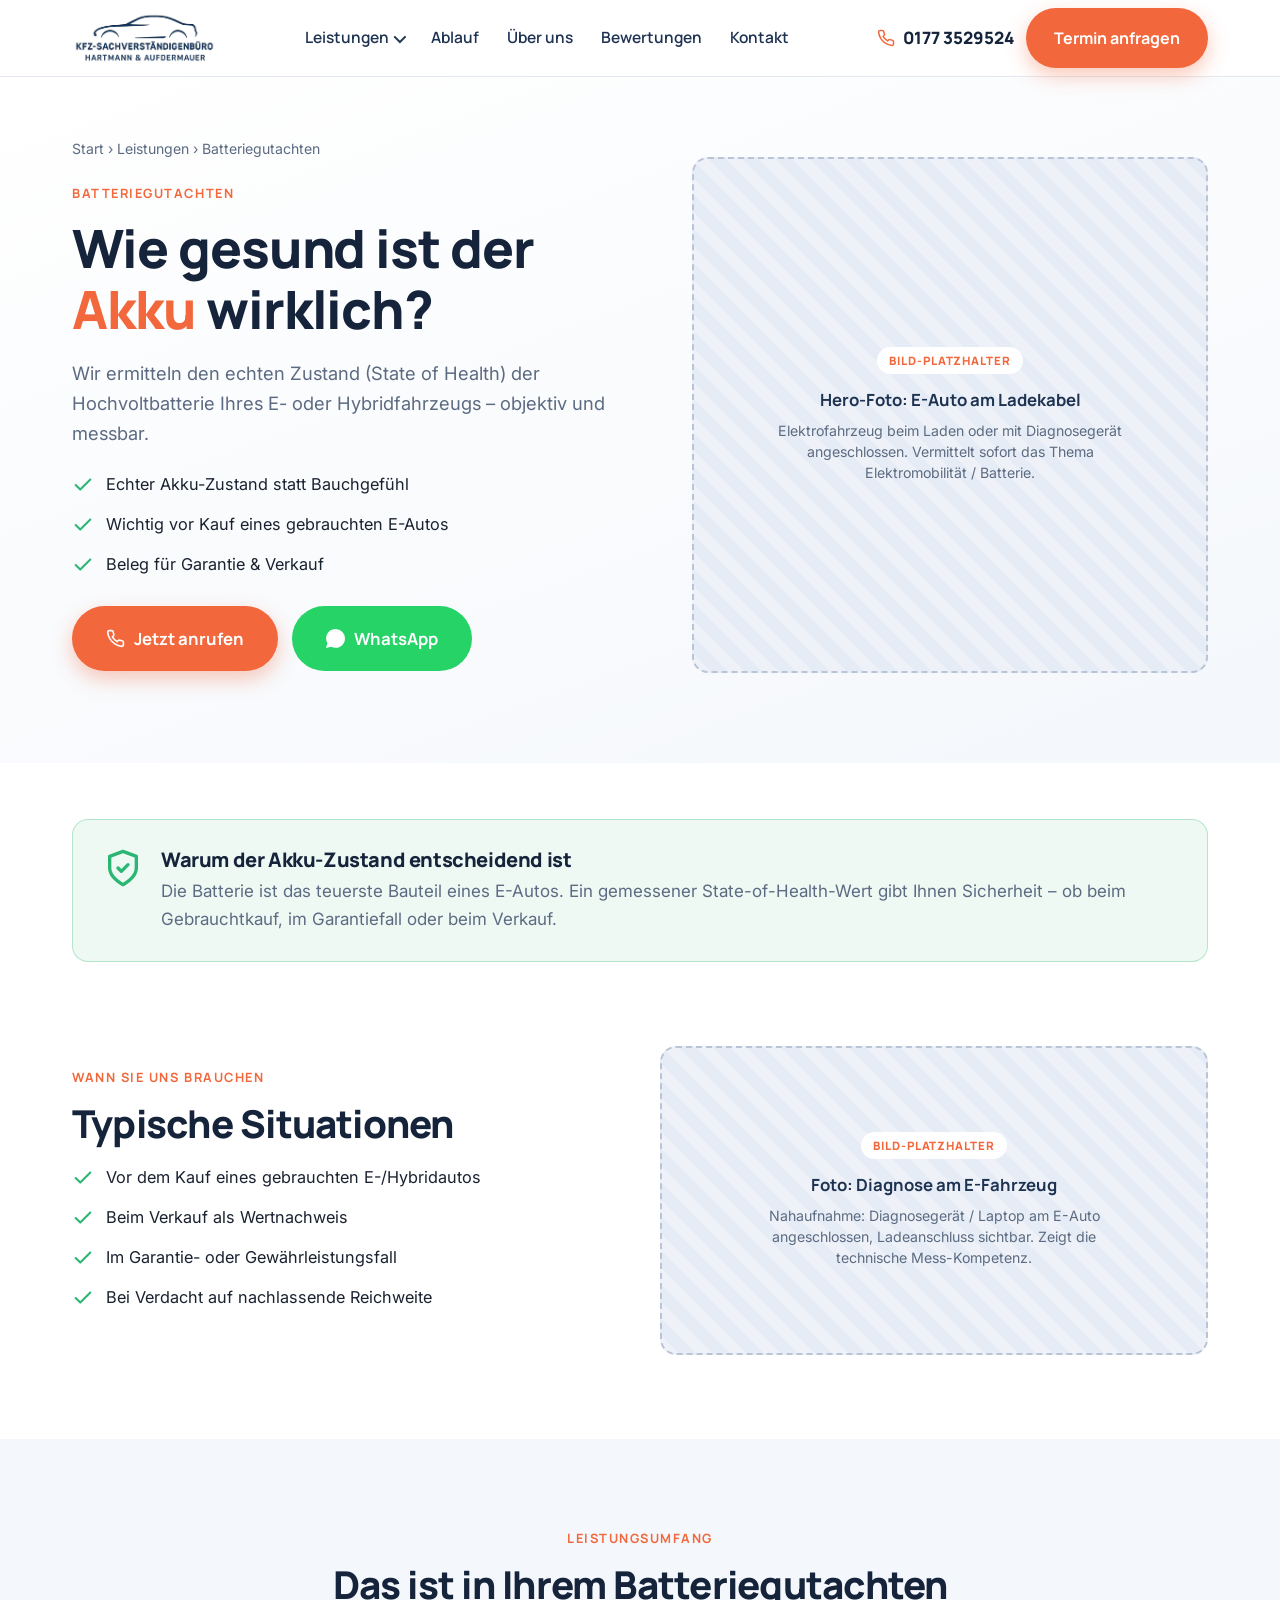
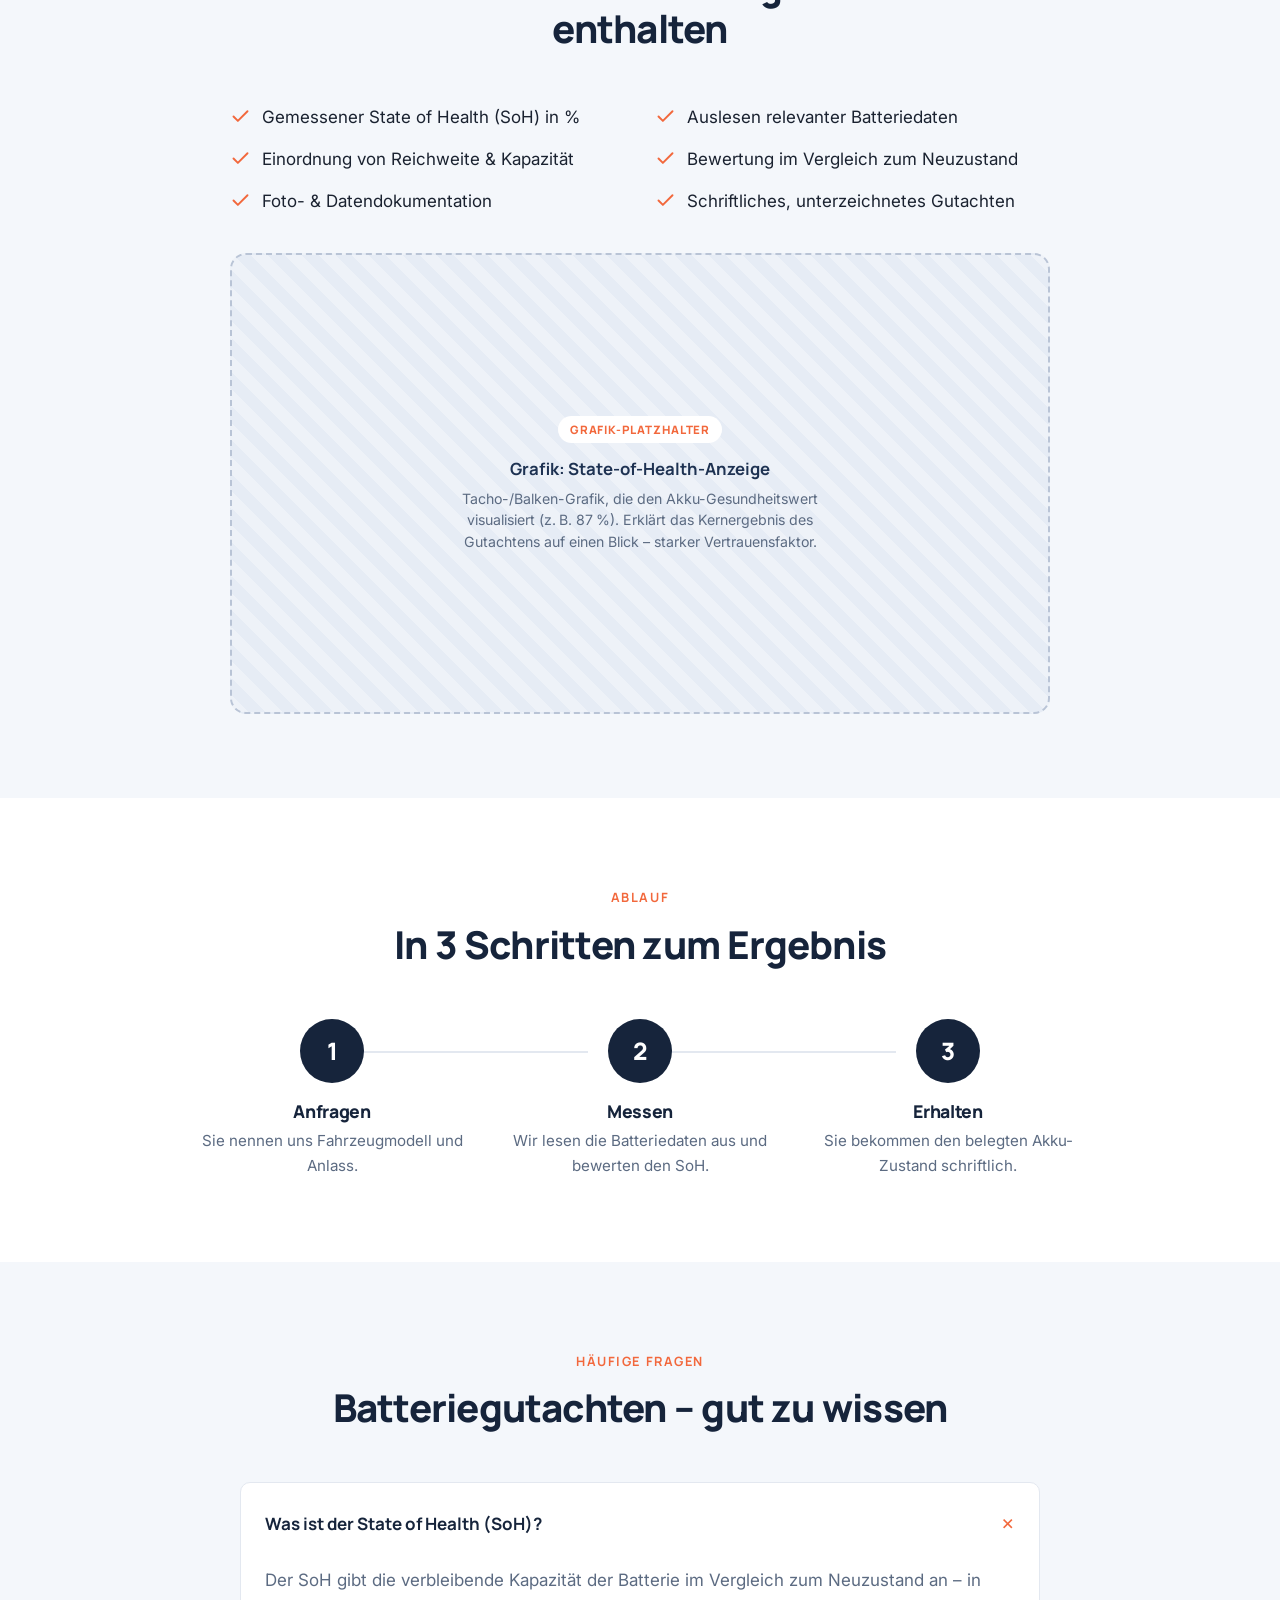
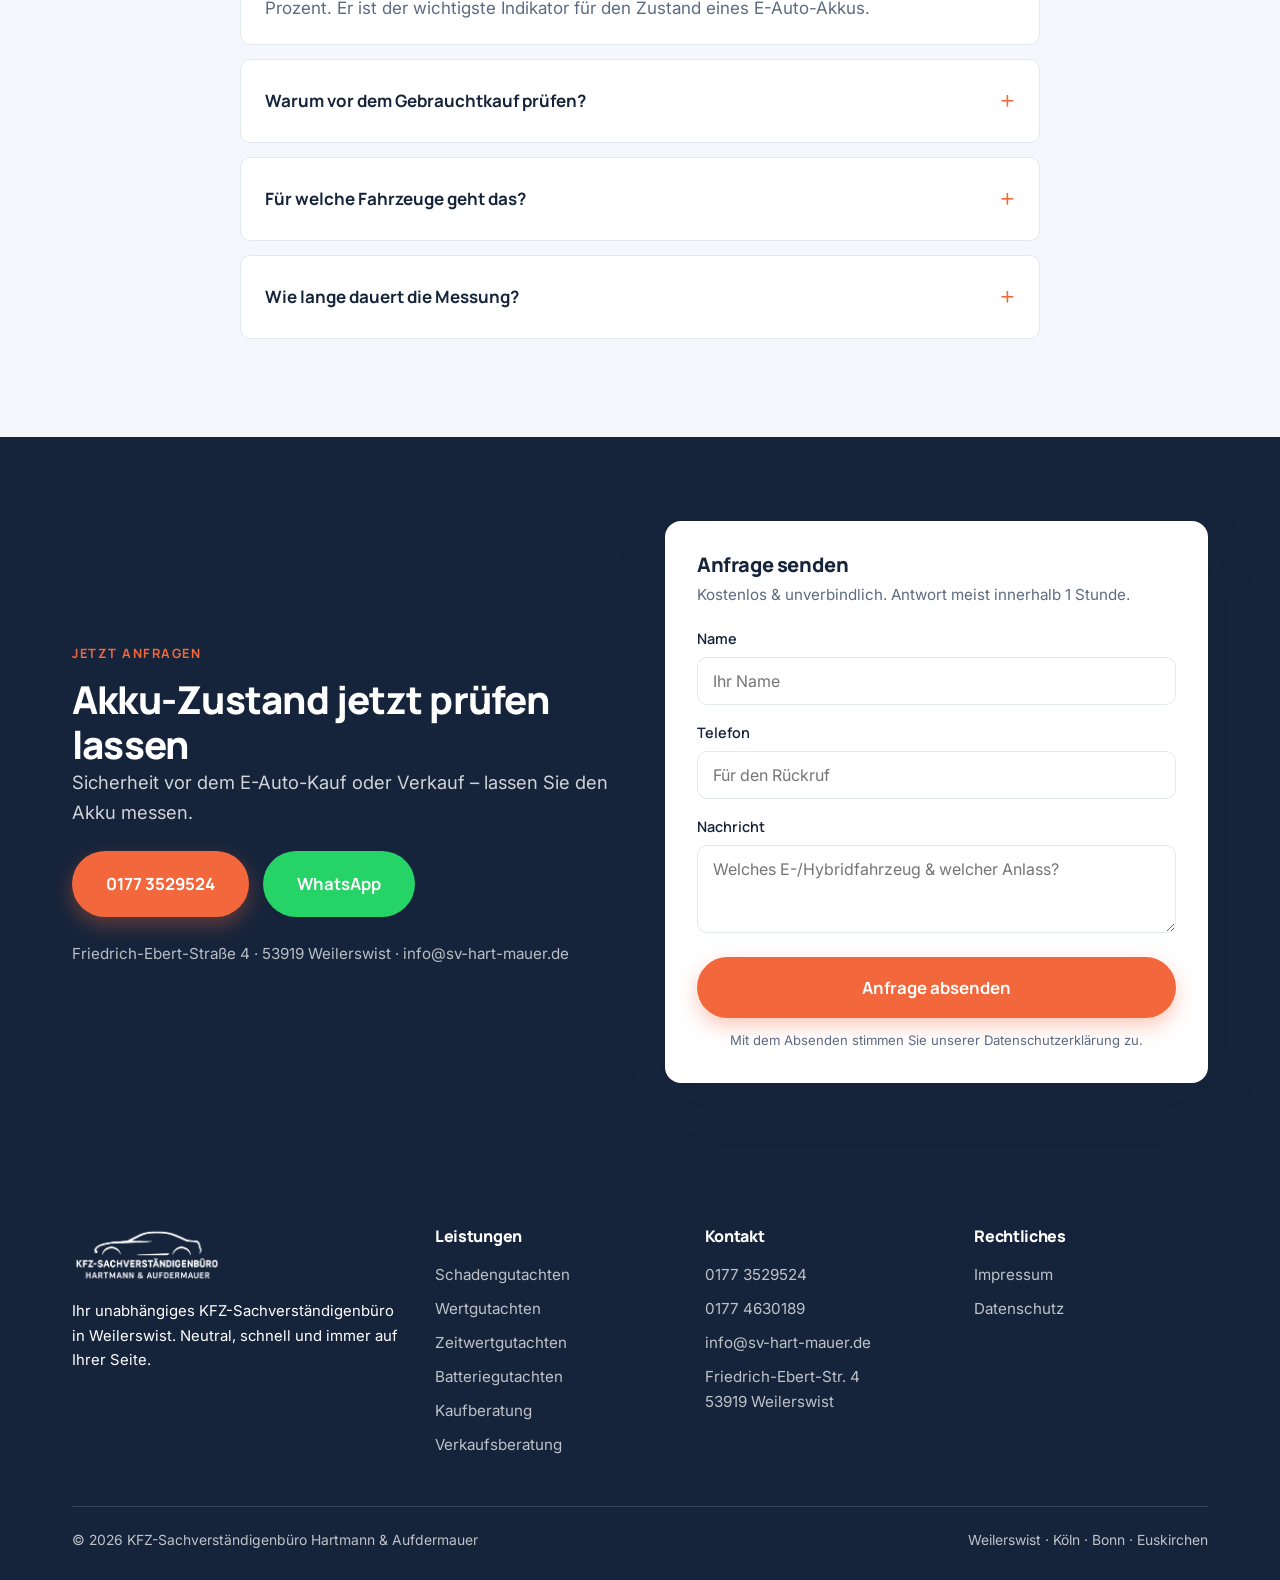
==== commit 2925b13e: "Impressum & Datenschutz von alter Seite übernommen, Footer-Intro weiß, Ansprechpartner-Nummern getau" ====
--- a/batteriegutachten.html
+++ b/batteriegutachten.html
@@ -102,11 +102,7 @@
       <li><svg viewBox="0 0 24 24" fill="none" stroke="currentColor" stroke-width="2.2"><path d="M20 6L9 17l-5-5" stroke-linecap="round" stroke-linejoin="round"/></svg> Foto- & Datendokumentation</li>
       <li><svg viewBox="0 0 24 24" fill="none" stroke="currentColor" stroke-width="2.2"><path d="M20 6L9 17l-5-5" stroke-linecap="round" stroke-linejoin="round"/></svg> Schriftliches, unterzeichnetes Gutachten</li>
     </ul>
-    <div class="placeholder ratio-wide" style="max-width:820px;margin:38px auto 0">
-      <span class="ph-tag">Grafik-Platzhalter</span>
-      <strong>Grafik: State-of-Health-Anzeige</strong>
-      <small>Tacho-/Balken-Grafik, die den Akku-Gesundheitswert visualisiert (z. B. 87 %). Erklärt das Kernergebnis des Gutachtens auf einen Blick – starker Vertrauensfaktor.</small>
-    </div>
+    <div class="placeholder ratio-wide" style="max-width:820px;margin:38px auto 0"><span class="ph-tag">Grafik-Platzhalter</span><strong>Grafik: State-of-Health-Anzeige</strong><small>Tacho-/Balken-Grafik, die den Akku-Gesundheitswert visualisiert (z. B. 87 %). Erklärt das Kernergebnis des Gutachtens auf einen Blick – starker Vertrauensfaktor.</small></div>
   </div>
 </section>
 
@@ -184,8 +180,8 @@
       </div>
       <div>
         <h4>Rechtliches</h4>
-        <a href="#">Impressum</a>
-        <a href="#">Datenschutz</a>
+        <a href="impressum.html">Impressum</a>
+        <a href="datenschutz.html">Datenschutz</a>
       </div>
     </div>
     <div class="footer-bottom">
@@ -200,5 +196,14 @@
   <a class="mb-wa" href="https://wa.me/491773529524"><svg viewBox="0 0 24 24" fill="currentColor"><path d="M.057 24l1.687-6.163a11.867 11.867 0 0 1-1.587-5.946C.16 5.335 5.495 0 12.05 0a11.817 11.817 0 0 1 8.413 3.488 11.824 11.824 0 0 1 3.48 8.414c-.003 6.557-5.338 11.892-11.893 11.892a11.9 11.9 0 0 1-5.688-1.448L.057 24z"/></svg> WhatsApp</a>
 </div>
 
+<script>
+  document.querySelectorAll('.nav a').forEach(function (a) {
+    a.addEventListener('click', function () {
+      var t = document.getElementById('navtoggle');
+      if (t) t.checked = false;
+    });
+  });
+</script>
+
 </body>
 </html>
--- a/css/style.css
+++ b/css/style.css
@@ -224,10 +224,25 @@
 .placeholder.ratio-wide { aspect-ratio: 16/9; }
 .placeholder.ratio-sq { aspect-ratio: 1/1; }
 
+/* ---------- Rechtsseiten (Impressum / Datenschutz) ---------- */
+.page-hero { background: var(--bg-soft); padding: 48px 0 34px; border-bottom: 1px solid var(--border); }
+.page-hero h1 { font-size: clamp(1.8rem, 3.4vw, 2.5rem); }
+.legal { max-width: 820px; margin: 0 auto; }
+.legal h2 { font-size: 1.25rem; margin: 36px 0 10px; }
+.legal h2:first-child { margin-top: 0; }
+.legal p, .legal li { color: var(--muted); }
+.legal p { margin-bottom: 14px; }
+.legal ul { margin: 0 0 16px 22px; }
+.legal li { margin-bottom: 7px; }
+.legal address { font-style: normal; color: var(--text); line-height: 1.8; margin-bottom: 14px; }
+.legal a { color: var(--accent); }
+.legal a:hover { text-decoration: underline; }
+
 /* ---------- Footer ---------- */
 .footer { background: var(--navy); color: rgba(255,255,255,.72); padding: 60px 0 28px; }
 .footer-grid { display: grid; grid-template-columns: 1.4fr 1fr 1fr 1fr; gap: 36px; margin-bottom: 40px; }
 .footer img { height: 56px; margin-bottom: 16px; filter: brightness(0) invert(1); }
+.footer-grid > div:first-child p { color: #fff; }
 .footer h4 { color: #fff; font-size: 1rem; margin-bottom: 16px; }
 .footer a { display: block; color: rgba(255,255,255,.72); margin-bottom: 9px; font-size: .95rem; }
 .footer a:hover { color: var(--accent); }
@@ -274,7 +289,7 @@
 }
 @media (max-width: 980px) {
   .hero-grid, .lp-hero-grid, .cta-grid, .area-grid { grid-template-columns: 1fr; gap: 36px; }
-  .hero-media { order: -1; }
+  /* Mobile/Tablet: immer zuerst Titel/Text/Buttons, dann Bild */
   .grid-3, .usp-grid, .testi-grid { grid-template-columns: 1fr 1fr; }
   .steps { grid-template-columns: 1fr 1fr; gap: 34px; }
   .step::after { display: none; }
@@ -287,13 +302,17 @@
   .nav-toggle-label span { width: 26px; height: 2.5px; background: var(--navy); border-radius: 2px; }
   .nav-toggle:checked ~ .nav {
     display: flex; position: absolute; top: 76px; left: 0; right: 0; flex-direction: column;
-    background: #fff; padding: 22px; gap: 16px; border-bottom: 1px solid var(--border); box-shadow: var(--shadow);
+    align-items: stretch; background: #fff; padding: 14px 22px 22px; gap: 2px;
+    border-bottom: 1px solid var(--border); box-shadow: var(--shadow);
+    max-height: calc(100vh - 76px); overflow-y: auto;
   }
-  .nav-item, .nav-item.has-dropdown { flex-direction: column; align-items: flex-start; width: 100%; gap: 8px; }
+  .nav-toggle:checked ~ .nav > a,
+  .nav-trigger { text-align: left; padding: 13px 0; border-bottom: 1px solid var(--border); }
+  .nav-item, .nav-item.has-dropdown { flex-direction: column; align-items: stretch; width: 100%; gap: 0; }
   .nav-item.has-dropdown::before { display: none; }
   .nav-item.has-dropdown > .nav-trigger::after { display: none; }
-  .dropdown { position: static; opacity: 1; visibility: visible; transform: none; box-shadow: none; border: none; padding: 4px 0 0 14px; min-width: 0; }
-  .dropdown a { padding: 7px 0; }
+  .dropdown { position: static; opacity: 1; visibility: visible; transform: none; box-shadow: none; border: none; padding: 4px 0 8px 16px; min-width: 0; }
+  .dropdown a { padding: 11px 0; border: 0; }
   .grid-3, .grid-2, .usp-grid, .testi-grid, .included, .team-grid { grid-template-columns: 1fr; }
   .steps { grid-template-columns: 1fr; }
   body { padding-bottom: 72px; } /* Platz für mobile bar */
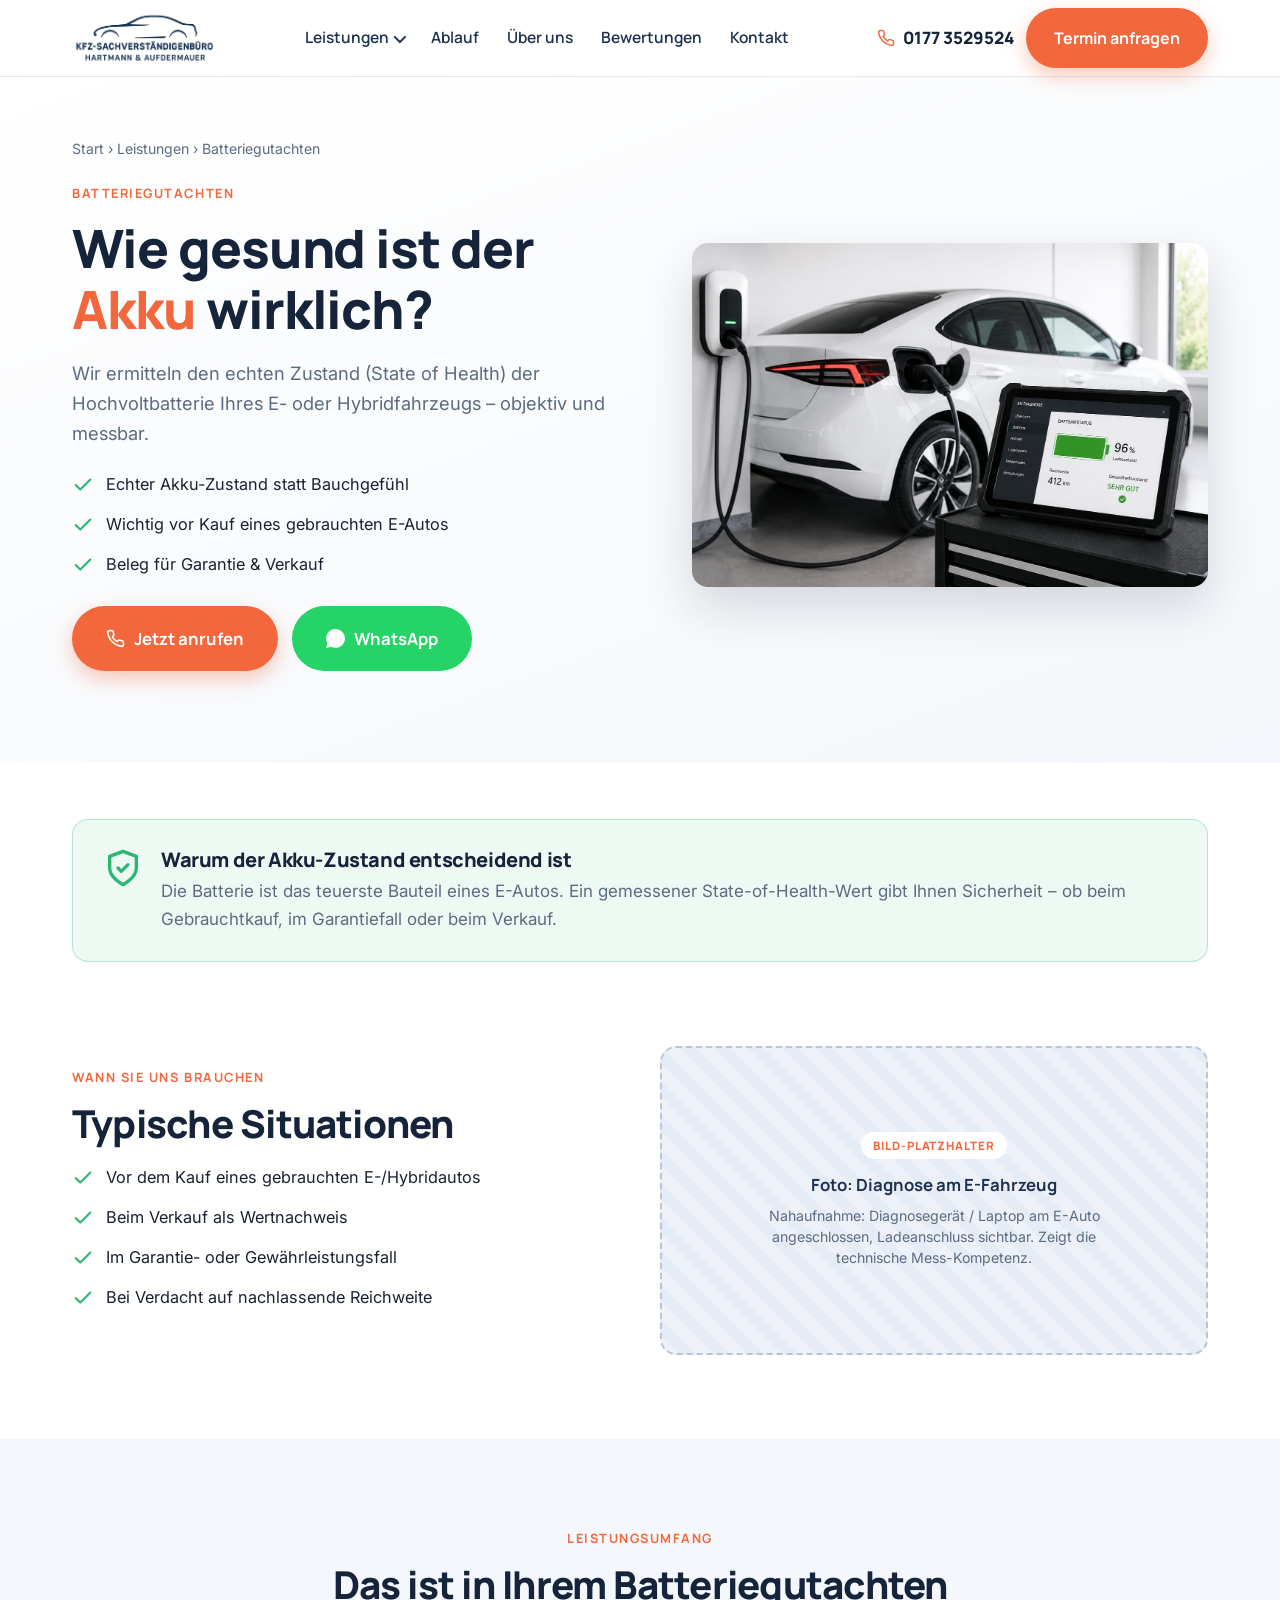
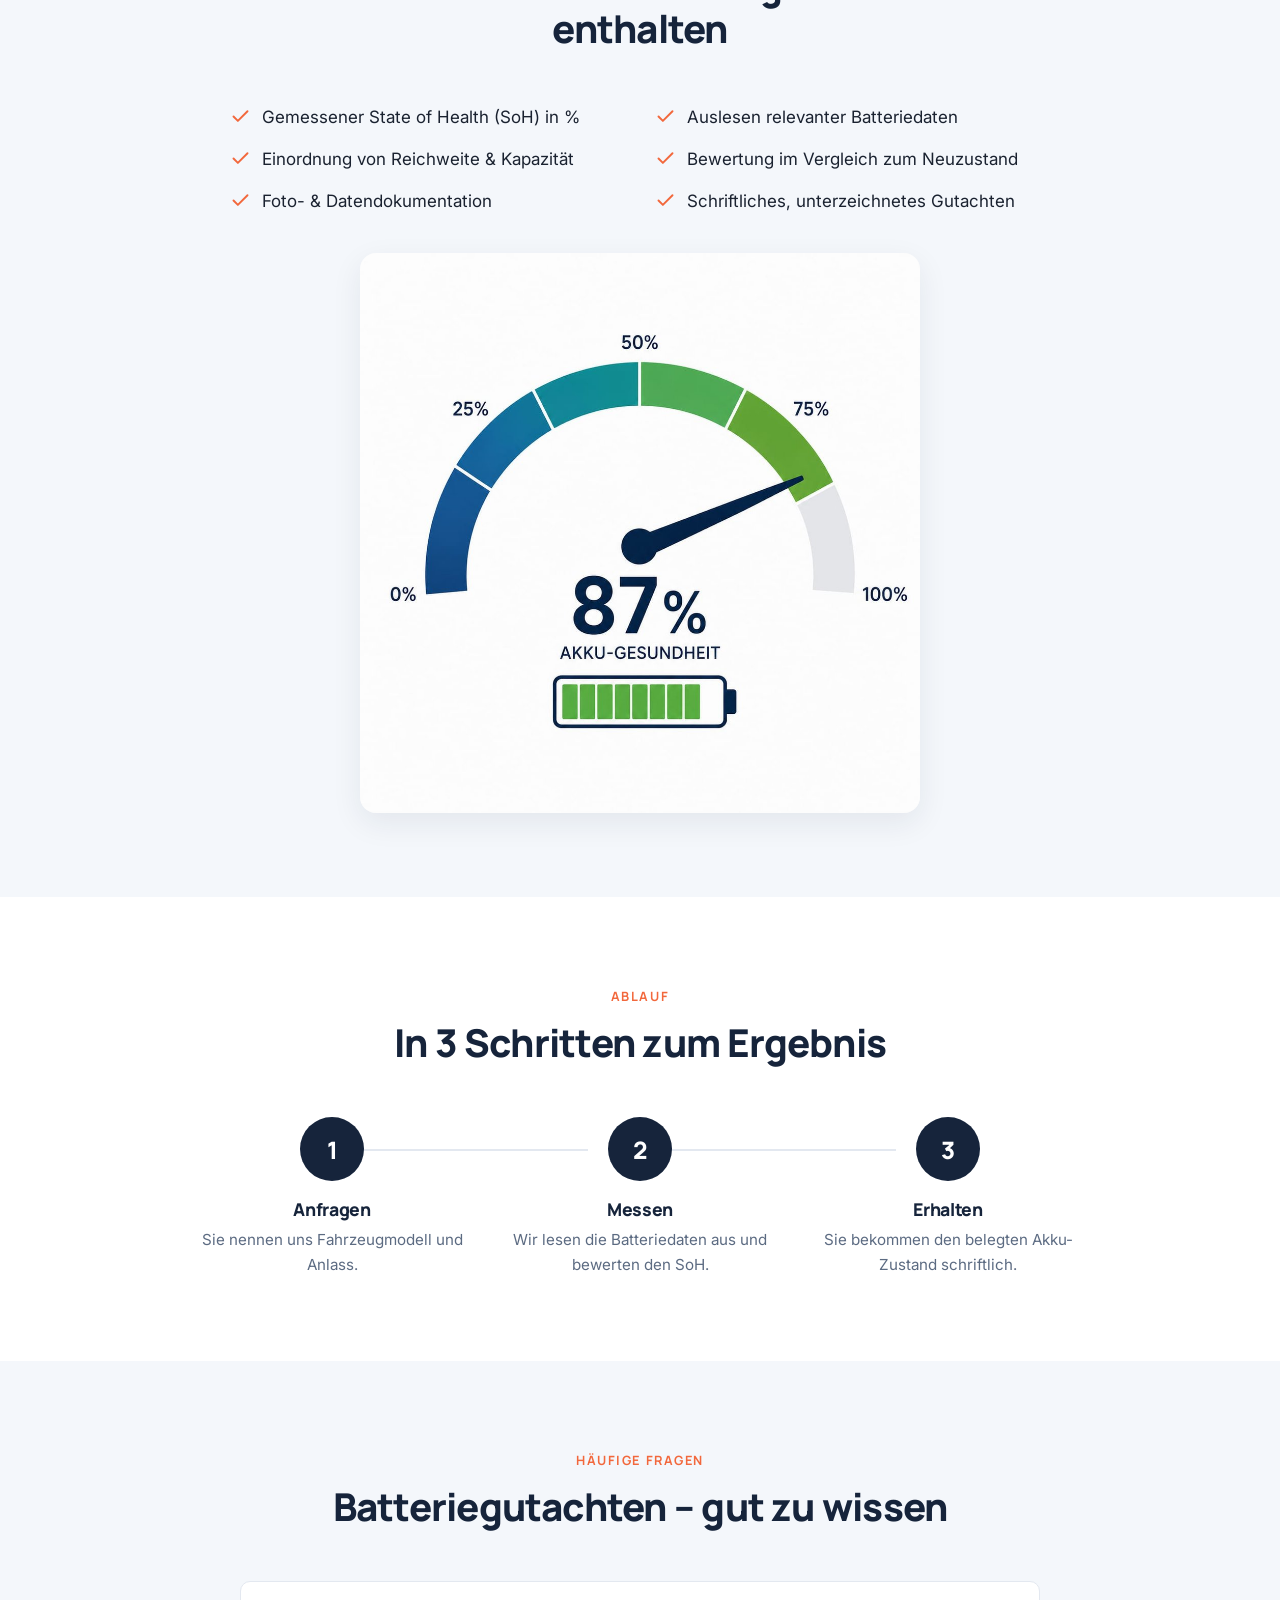
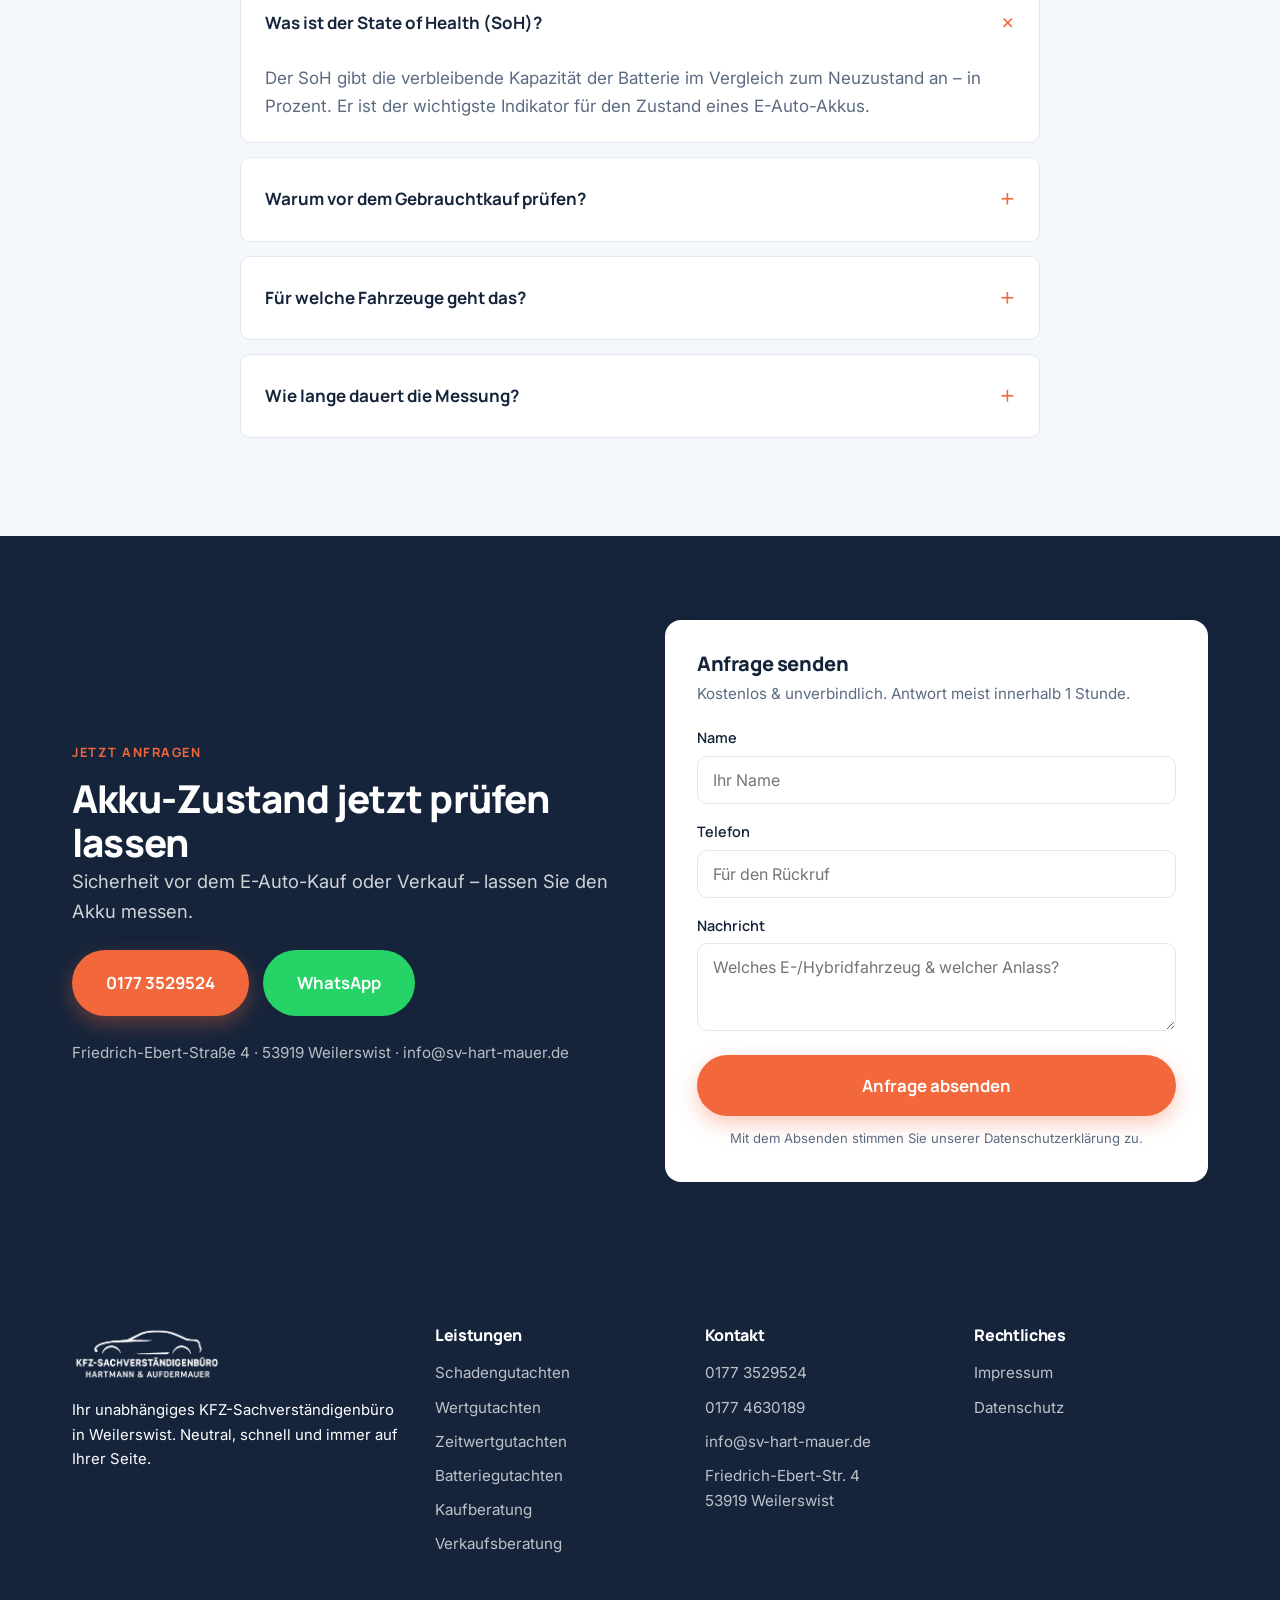
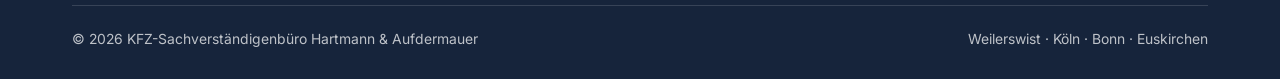
==== commit 650c9d67: "Neue Fotos/Grafiken eingebunden: E-Auto-Ladediagnose, Akku-Gesundheit, Unterboden-Prüfung, Prüf-Chec" ====
--- a/batteriegutachten.html
+++ b/batteriegutachten.html
@@ -59,7 +59,7 @@
         <a class="btn btn-whatsapp btn-lg" href="https://wa.me/491773529524"><svg viewBox="0 0 24 24" fill="currentColor"><path d="M.057 24l1.687-6.163a11.867 11.867 0 0 1-1.587-5.946C.16 5.335 5.495 0 12.05 0a11.817 11.817 0 0 1 8.413 3.488 11.824 11.824 0 0 1 3.48 8.414c-.003 6.557-5.338 11.892-11.893 11.892a11.9 11.9 0 0 1-5.688-1.448L.057 24z"/></svg> WhatsApp</a>
       </div>
     </div>
-    <div class="lp-hero-media"><div class="placeholder ratio-sq"><span class="ph-tag">Bild-Platzhalter</span><strong>Hero-Foto: E-Auto am Ladekabel</strong><small>Elektrofahrzeug beim Laden oder mit Diagnosegerät angeschlossen. Vermittelt sofort das Thema Elektromobilität / Batterie.</small></div></div>
+    <div class="lp-hero-media"><img src="images/e-auto-laden-diagnose.jpg" alt="Elektrofahrzeug beim Laden mit Diagnose-Tablet: Batteriestatus 96 Prozent, sehr gut"></div>
   </div>
 </section>
 
@@ -102,7 +102,7 @@
       <li><svg viewBox="0 0 24 24" fill="none" stroke="currentColor" stroke-width="2.2"><path d="M20 6L9 17l-5-5" stroke-linecap="round" stroke-linejoin="round"/></svg> Foto- & Datendokumentation</li>
       <li><svg viewBox="0 0 24 24" fill="none" stroke="currentColor" stroke-width="2.2"><path d="M20 6L9 17l-5-5" stroke-linecap="round" stroke-linejoin="round"/></svg> Schriftliches, unterzeichnetes Gutachten</li>
     </ul>
-    <div class="placeholder ratio-wide" style="max-width:820px;margin:38px auto 0"><span class="ph-tag">Grafik-Platzhalter</span><strong>Grafik: State-of-Health-Anzeige</strong><small>Tacho-/Balken-Grafik, die den Akku-Gesundheitswert visualisiert (z. B. 87 %). Erklärt das Kernergebnis des Gutachtens auf einen Blick – starker Vertrauensfaktor.</small></div>
+    <figure style="max-width:560px;margin:38px auto 0;text-align:center"><img src="images/akku-gesundheit-anzeige.jpg" alt="Grafik: State-of-Health-Anzeige" style="width:100%;border-radius:var(--radius);box-shadow:var(--shadow)"></figure>
   </div>
 </section>
 
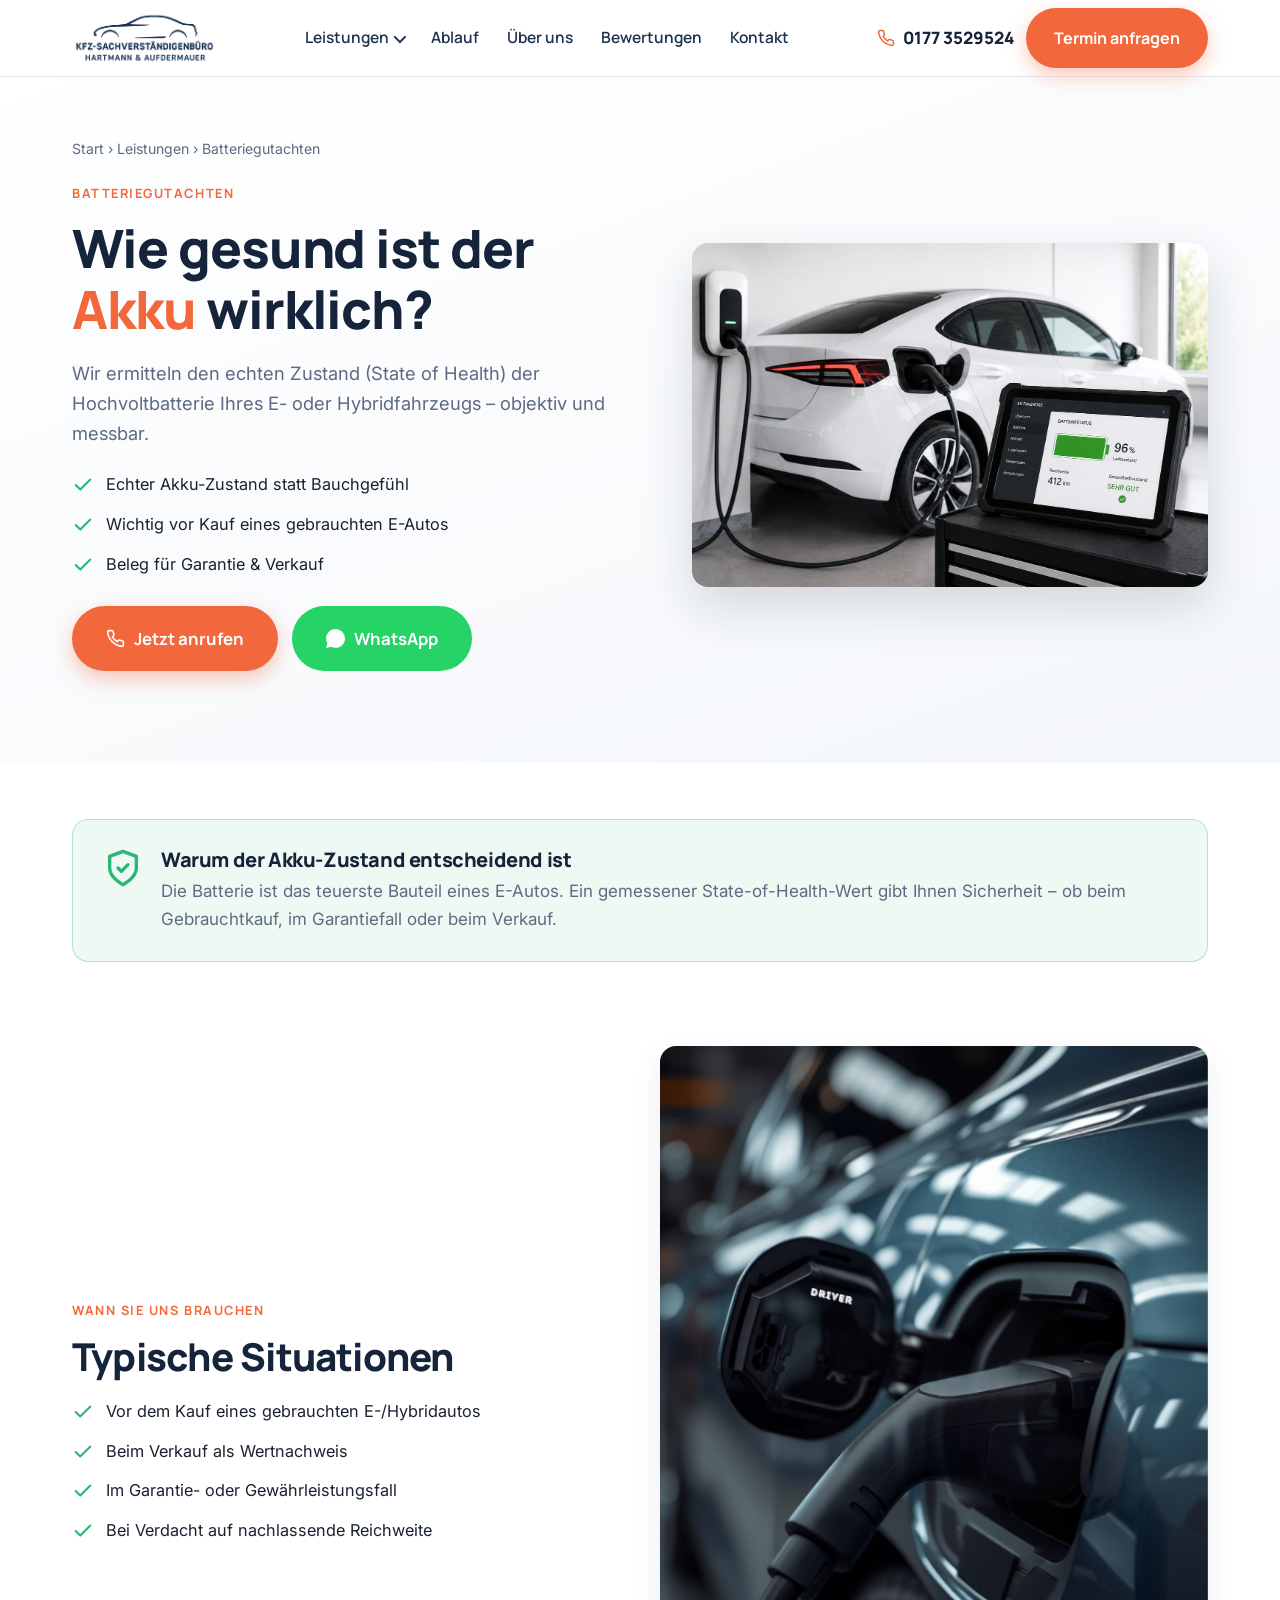
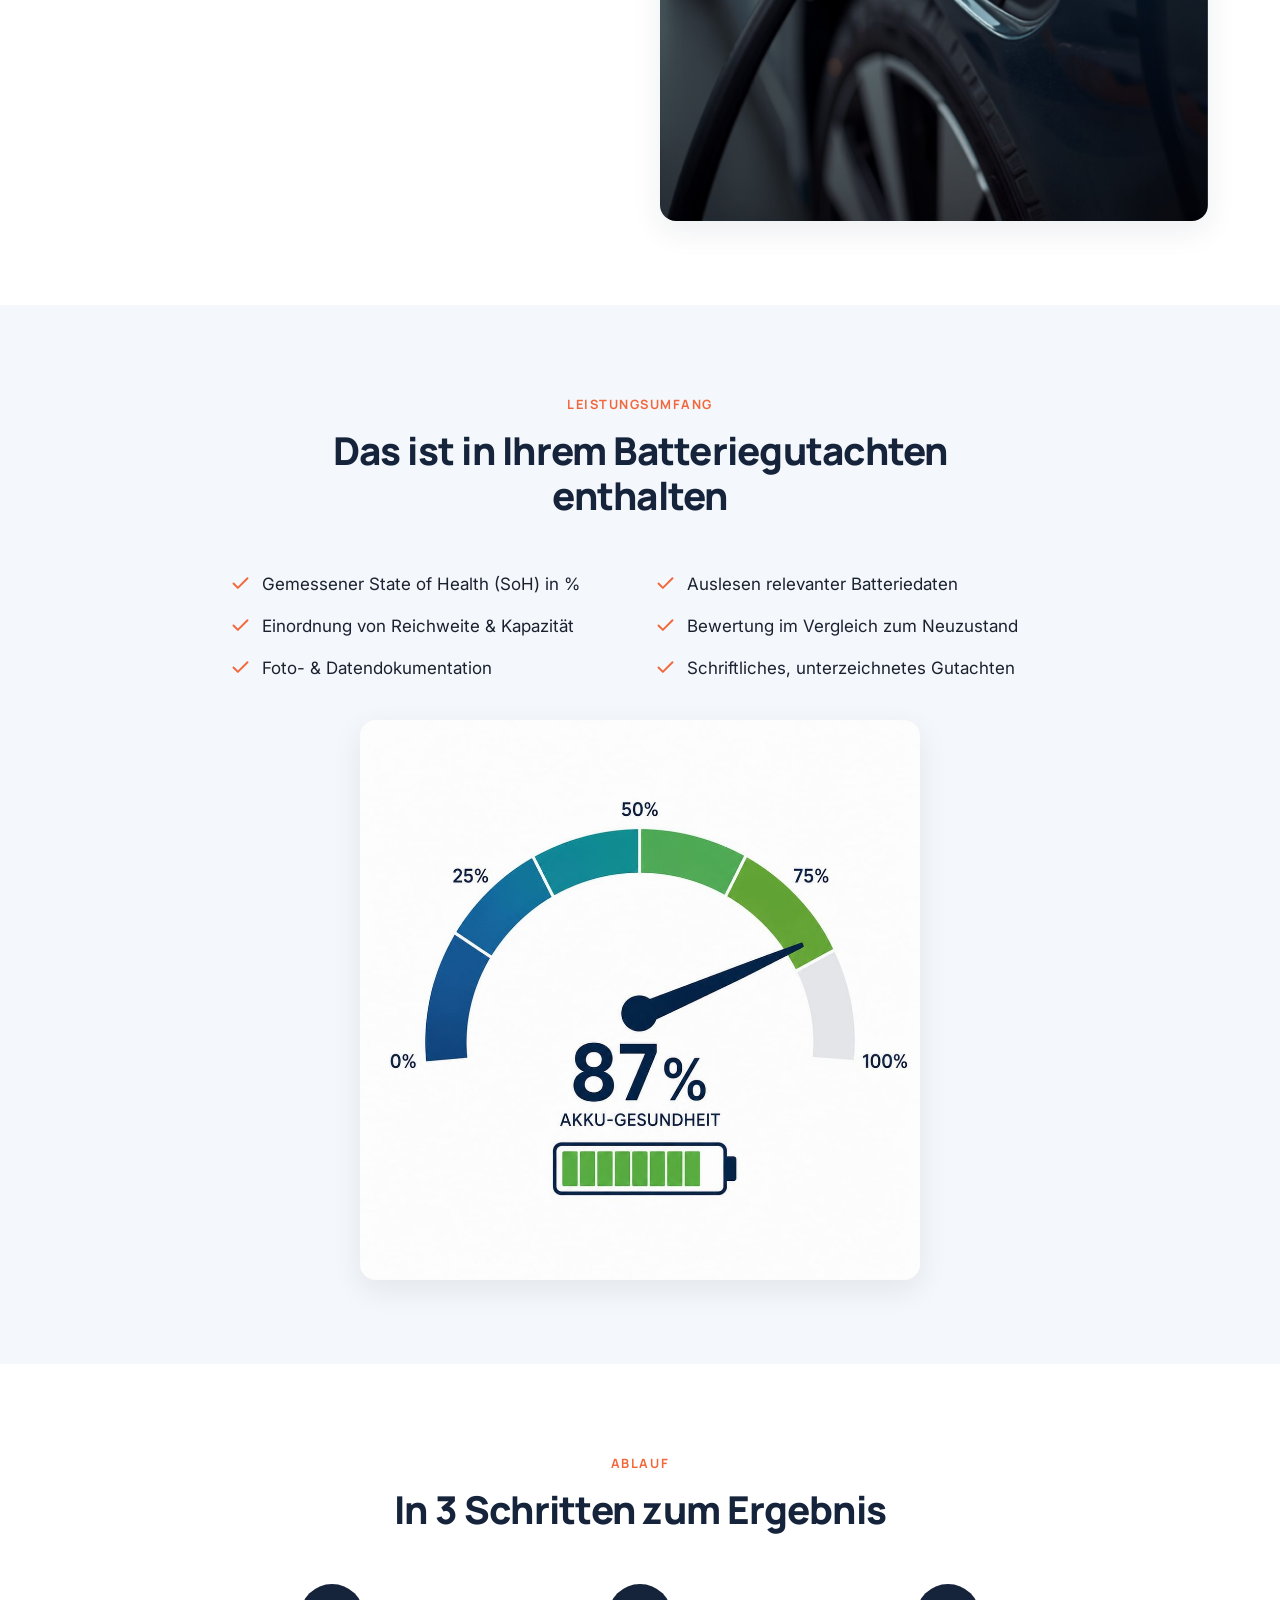
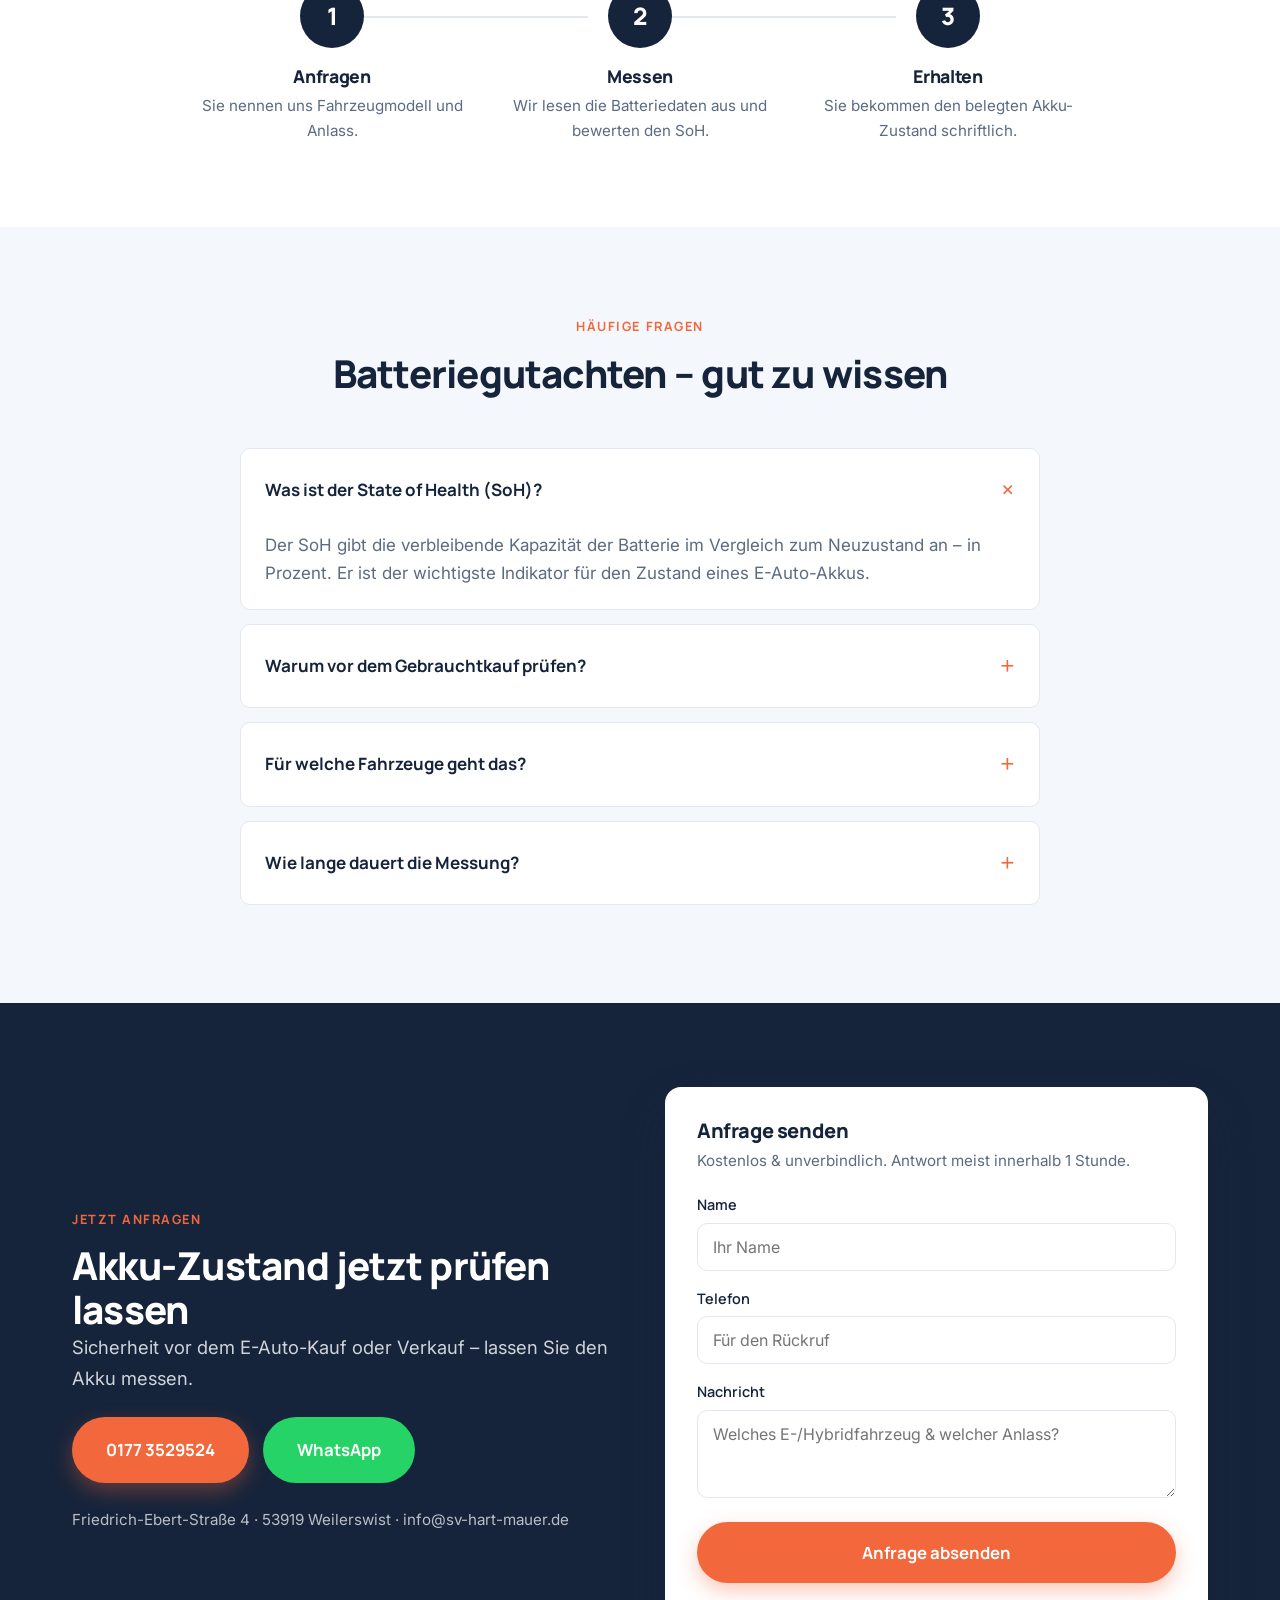
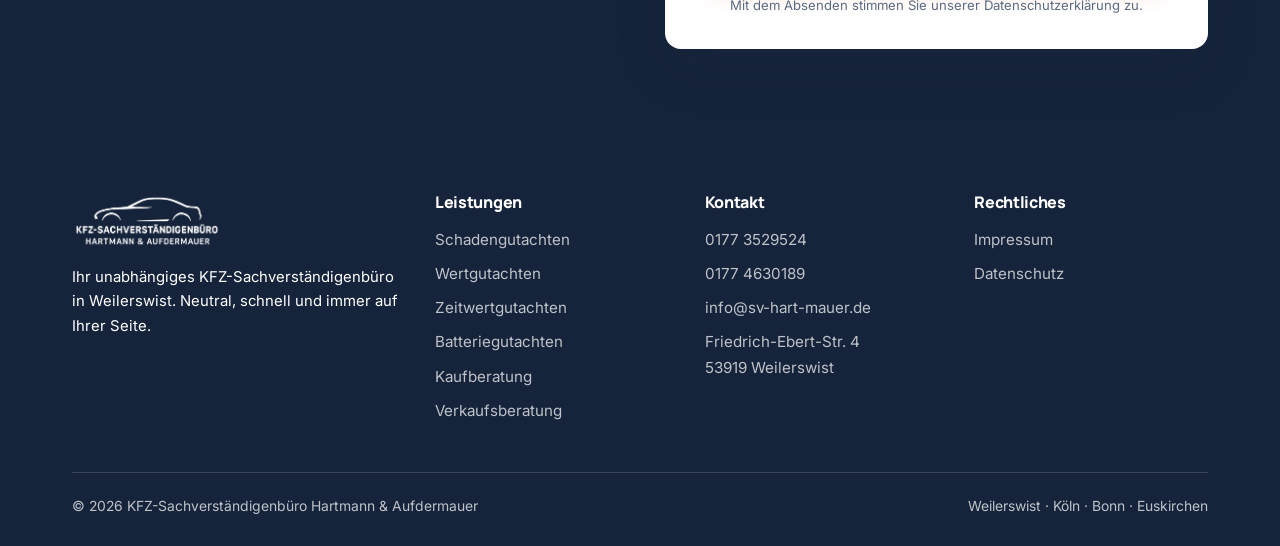
==== commit dd5c2c9d: "Letzte 3 Bild-Platzhalter mit KI-generierten Fotos gefüllt (Canva): Fahrzeugübergabe, E-Auto-Diagnos" ====
--- a/batteriegutachten.html
+++ b/batteriegutachten.html
@@ -84,7 +84,7 @@
         <li><svg viewBox="0 0 24 24" fill="none" stroke="currentColor" stroke-width="2.2"><path d="M20 6L9 17l-5-5" stroke-linecap="round" stroke-linejoin="round"/></svg> Bei Verdacht auf nachlassende Reichweite</li>
       </ul>
     </div>
-    <div class="placeholder ratio-wide"><span class="ph-tag">Bild-Platzhalter</span><strong>Foto: Diagnose am E-Fahrzeug</strong><small>Nahaufnahme: Diagnosegerät / Laptop am E-Auto angeschlossen, Ladeanschluss sichtbar. Zeigt die technische Mess-Kompetenz.</small></div>
+    <img src="images/diagnose-e-fahrzeug-nahaufnahme.jpg" alt="Nahaufnahme: Ladestecker am Ladeanschluss eines E-Autos" style="border-radius:16px;box-shadow:var(--shadow)">
   </div>
 </section>
 
